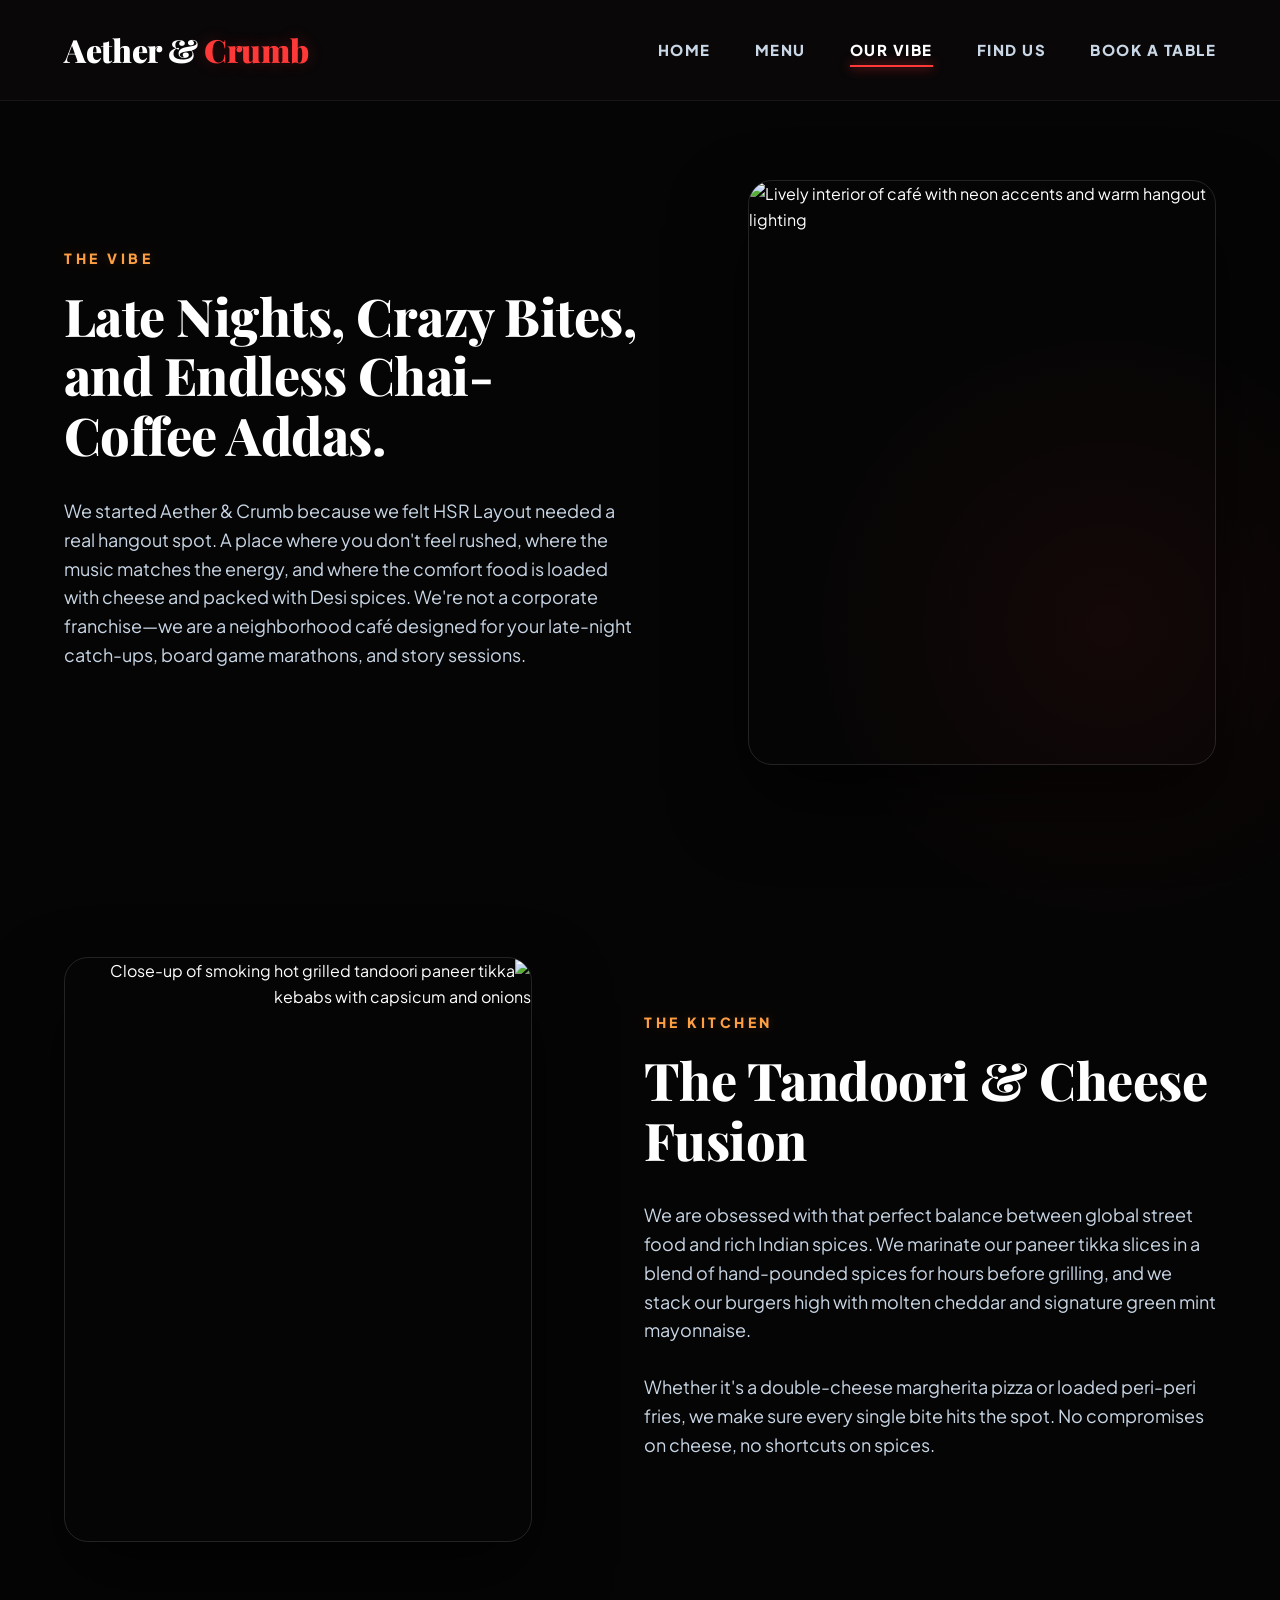
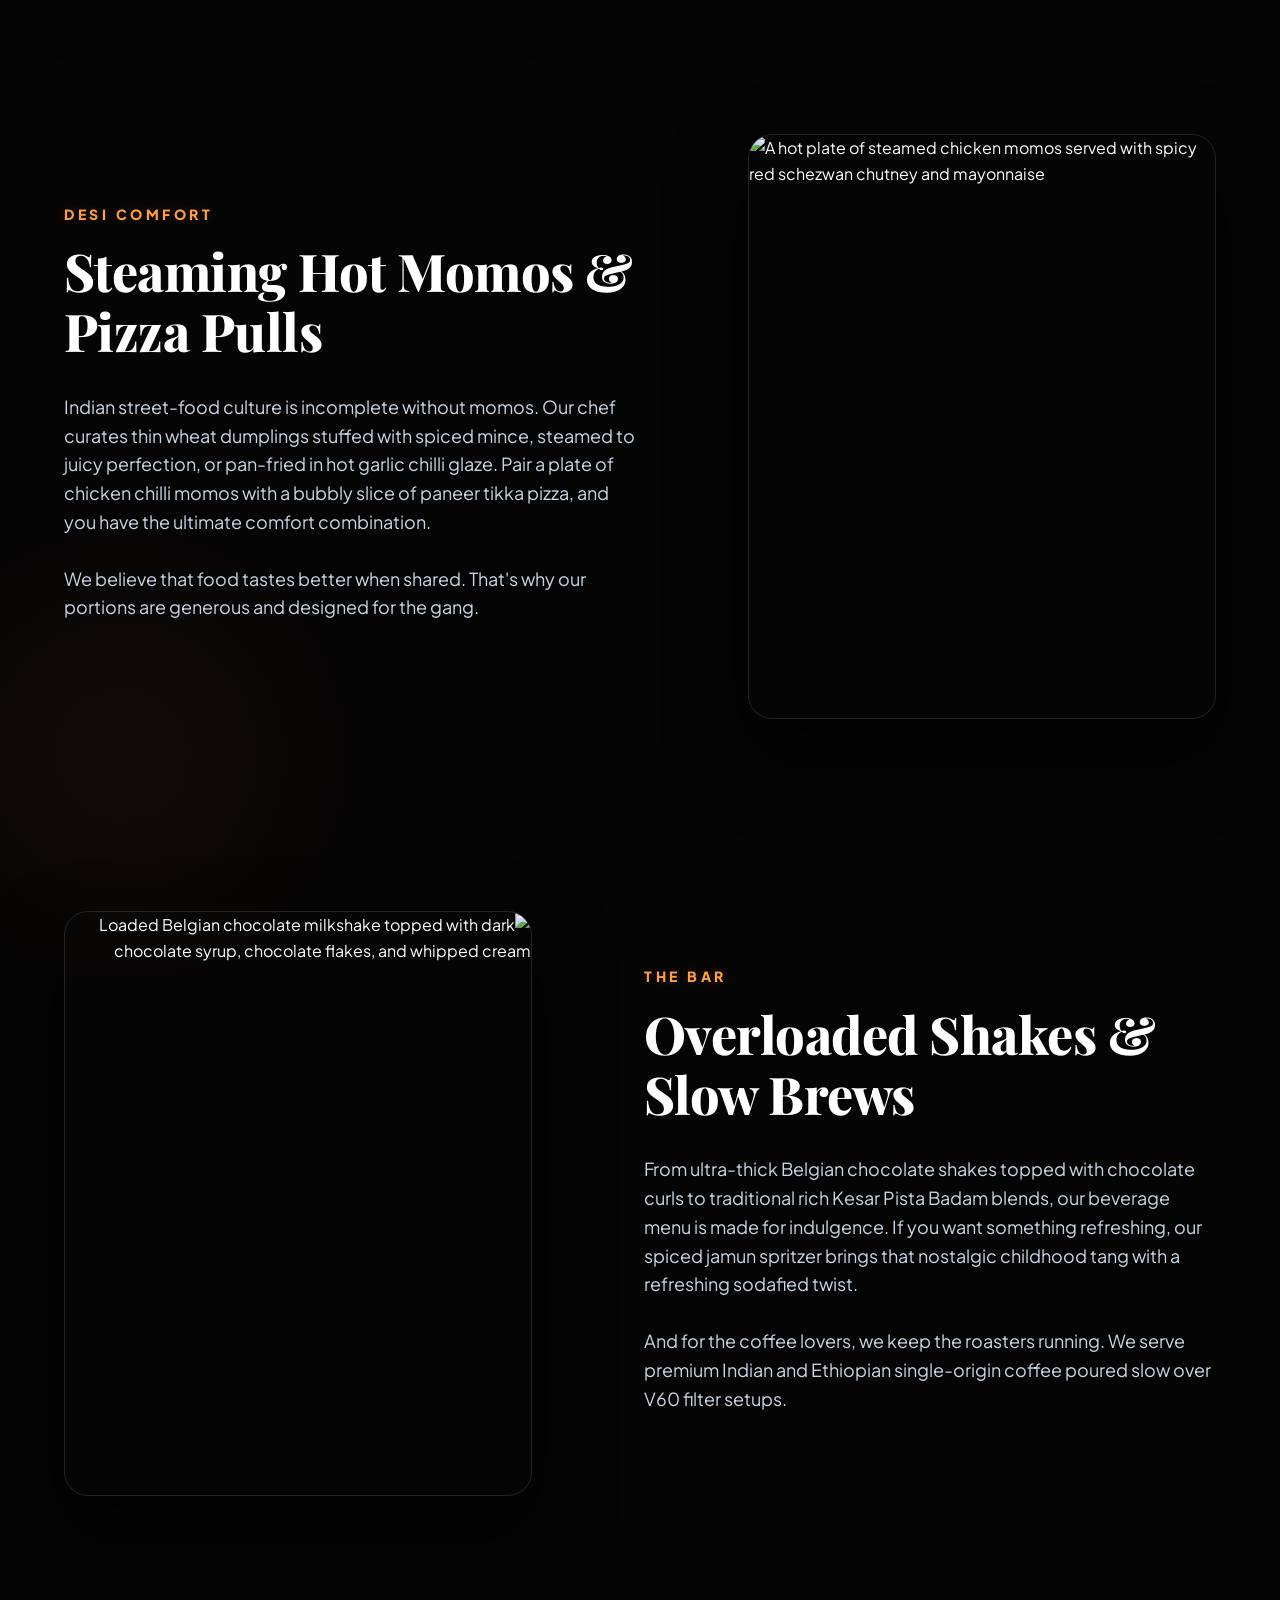
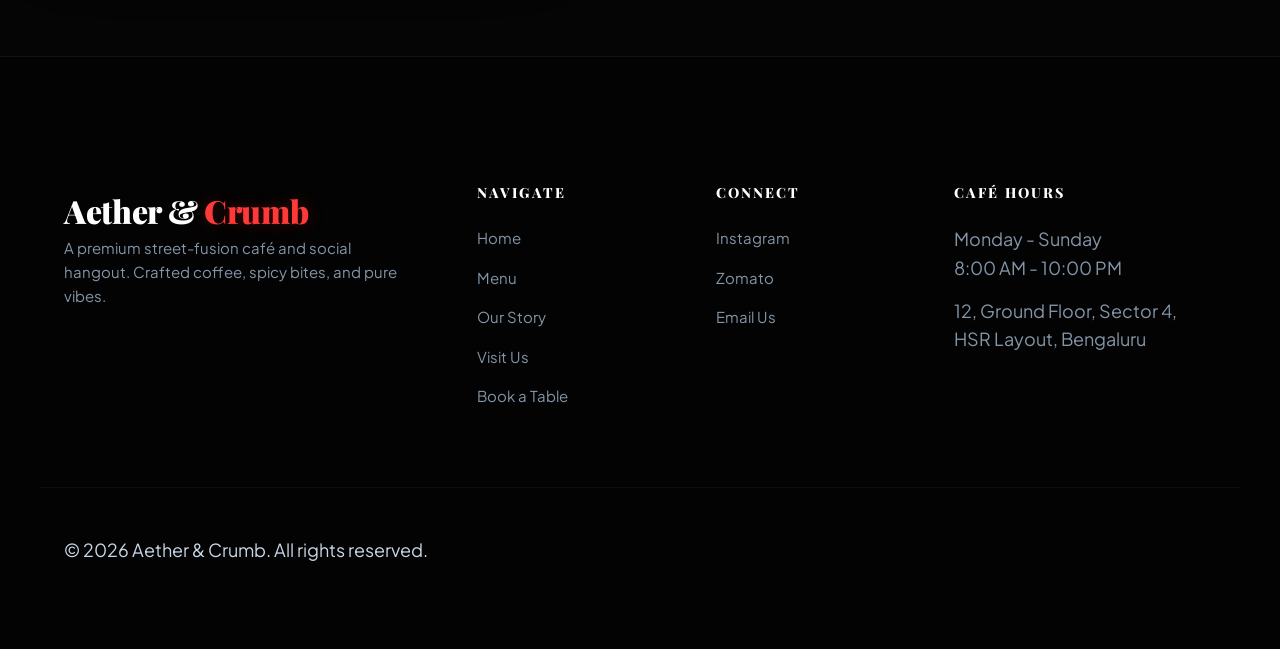
==== about.html @ 9c178236 "Initial commit - Premium Indian Cafe with Rotating Showcase" ====
<!DOCTYPE html>
<html lang="en">
<head>
  <meta charset="UTF-8">
  <meta name="viewport" content="width=device-width, initial-scale=1.0">
  <title>Our Story | Aether & Crumb</title>
  <meta name="description" content="Discover our journey. From tandoori experiments to loaded milkshakes, learn about HSR Layout's favorite street-fusion hangout café.">
  <link rel="stylesheet" href="style.css">
</head>
<body>

  <!-- Header Navigation -->
  <header class="site-header" id="siteHeader">
    <div class="container nav-container">
      <a href="index.html" class="logo">Aether & <span>Crumb</span></a>
      
      <div class="menu-toggle" id="menuToggle">
        <span></span>
        <span></span>
        <span></span>
      </div>
      
      <ul class="nav-menu" id="navMenu">
        <li><a href="index.html" class="nav-link">Home</a></li>
        <li><a href="menu.html" class="nav-link">Menu</a></li>
        <li><a href="about.html" class="nav-link active">Our Vibe</a></li>
        <li><a href="visit.html" class="nav-link">Find Us</a></li>
        <li><a href="booking.html" class="nav-link">Book a Table</a></li>
      </ul>
    </div>
  </header>

  <!-- About Us Section -->
  <section class="about-section">
    <!-- Ambient Globs -->
    <div class="glow-bg"></div>
    <div class="glow-bg-left"></div>

    <div class="container">
      
      <!-- Split Block 1 (Intro) -->
      <div class="split-block fade-in">
        <div class="split-content">
          <span class="eyebrow">The Vibe</span>
          <h2>Late Nights, Crazy Bites, and Endless Chai-Coffee Addas.</h2>
          <p>We started Aether & Crumb because we felt HSR Layout needed a real hangout spot. A place where you don't feel rushed, where the music matches the energy, and where the comfort food is loaded with cheese and packed with Desi spices. We're not a corporate franchise—we are a neighborhood café designed for your late-night catch-ups, board game marathons, and story sessions.</p>
        </div>
        <div class="split-image">
          <img src="https://images.unsplash.com/photo-1517248135467-4c7edcad34c4?auto=format&fit=crop&w=800&q=80" alt="Lively interior of café with neon accents and warm hangout lighting">
        </div>
      </div>

      <!-- Split Block 2 (Tandoori Fusion - Reversed) -->
      <div class="split-block reverse reveal-on-scroll">
        <div class="split-content">
          <span class="eyebrow">The Kitchen</span>
          <h2>The Tandoori & Cheese Fusion</h2>
          <p>We are obsessed with that perfect balance between global street food and rich Indian spices. We marinate our paneer tikka slices in a blend of hand-pounded spices for hours before grilling, and we stack our burgers high with molten cheddar and signature green mint mayonnaise.</p>
          <p>Whether it's a double-cheese margherita pizza or loaded peri-peri fries, we make sure every single bite hits the spot. No compromises on cheese, no shortcuts on spices.</p>
        </div>
        <div class="split-image">
          <img src="https://images.unsplash.com/photo-1599487488170-d11ec9c172f0?auto=format&fit=crop&w=800&q=80" alt="Close-up of smoking hot grilled tandoori paneer tikka kebabs with capsicum and onions">
        </div>
      </div>

      <!-- Split Block 3 (Momos & Street - Direct) -->
      <div class="split-block reveal-on-scroll">
        <div class="split-content">
          <span class="eyebrow">Desi Comfort</span>
          <h2>Steaming Hot Momos & Pizza Pulls</h2>
          <p>Indian street-food culture is incomplete without momos. Our chef curates thin wheat dumplings stuffed with spiced mince, steamed to juicy perfection, or pan-fried in hot garlic chilli glaze. Pair a plate of chicken chilli momos with a bubbly slice of paneer tikka pizza, and you have the ultimate comfort combination.</p>
          <p>We believe that food tastes better when shared. That's why our portions are generous and designed for the gang.</p>
        </div>
        <div class="split-image">
          <img src="https://images.unsplash.com/photo-1534422298391-e4f8c172dddb?auto=format&fit=crop&w=800&q=80" alt="A hot plate of steamed chicken momos served with spicy red schezwan chutney and mayonnaise">
        </div>
      </div>

      <!-- Split Block 4 (Shakes & Coffee - Reversed) -->
      <div class="split-block reverse reveal-on-scroll">
        <div class="split-content">
          <span class="eyebrow">The Bar</span>
          <h2>Overloaded Shakes & Slow Brews</h2>
          <p>From ultra-thick Belgian chocolate shakes topped with chocolate curls to traditional rich Kesar Pista Badam blends, our beverage menu is made for indulgence. If you want something refreshing, our spiced jamun spritzer brings that nostalgic childhood tang with a refreshing sodafied twist.</p>
          <p>And for the coffee lovers, we keep the roasters running. We serve premium Indian and Ethiopian single-origin coffee poured slow over V60 filter setups.</p>
        </div>
        <div class="split-image">
          <img src="https://images.unsplash.com/photo-1579954115545-a95591f28bfc?auto=format&fit=crop&w=800&q=80" alt="Loaded Belgian chocolate milkshake topped with dark chocolate syrup, chocolate flakes, and whipped cream">
        </div>
      </div>

    </div>
  </section>

  <!-- Footer -->
  <footer class="site-footer">
    <div class="container footer-grid">
      <div class="footer-brand">
        <a href="index.html" class="logo" style="color: #ffffff;">Aether & <span>Crumb</span></a>
        <p>A premium street-fusion café and social hangout. Crafted coffee, spicy bites, and pure vibes.</p>
      </div>
      <div>
        <h4 class="footer-heading">Navigate</h4>
        <ul class="footer-links">
          <li><a href="index.html">Home</a></li>
          <li><a href="menu.html">Menu</a></li>
          <li><a href="about.html">Our Story</a></li>
          <li><a href="visit.html">Visit Us</a></li>
          <li><a href="booking.html">Book a Table</a></li>
        </ul>
      </div>
      <div>
        <h4 class="footer-heading">Connect</h4>
        <ul class="footer-links">
          <li><a href="https://instagram.com/aetherandcrumb" target="_blank">Instagram</a></li>
          <li><a href="https://zomato.com" target="_blank">Zomato</a></li>
          <li><a href="mailto:hello@aetherandcrumb.com">Email Us</a></li>
        </ul>
      </div>
      <div>
        <h4 class="footer-heading">Café Hours</h4>
        <div class="footer-info">
          <p>Monday - Sunday<br>8:00 AM - 10:00 PM</p>
          <p>12, Ground Floor, Sector 4,<br>HSR Layout, Bengaluru</p>
        </div>
      </div>
    </div>
    <div class="container footer-bottom">
      <p>&copy; 2026 Aether & Crumb. All rights reserved.</p>
    </div>
  </footer>

  <!-- Sticky Bottom Mobile CTA (Indian Café Standard) -->
  <div class="sticky-cta">
    <div class="sticky-cta-btn-group">
      <a href="menu.html" class="btn btn-primary">View Menu</a>
      <a href="booking.html" class="btn btn-secondary">Book a Table</a>
    </div>
  </div>

  <script src="main.js"></script>
</body>
</html>
---- style.css ----
@import url('https://fonts.googleapis.com/css2?family=Playfair+Display:ital,wght@0,400..900;1,400..900&family=Plus+Jakarta+Sans:ital,wght@0,200..800;1,200..800&display=swap');

/* ==========================================
   DESIGN TOKENS & VARIABLES (CONTRACT-WINNING)
   ========================================== */
:root {
  /* Core Theme Colors */
  --bg-dark-base: #060505;
  --bg-dark-surface: #0e0d0d;
  --bg-dark-card: #141313;
  
  /* Accent Colors */
  --primary-red: #ff3838;
  --primary-red-hover: #ff4d4d;
  --primary-red-glow: rgba(255, 56, 56, 0.25);
  
  --accent-gold: #ff9f43;
  --accent-gold-hover: #feca57;
  --accent-gold-glow: rgba(255, 159, 67, 0.2);
  
  /* Status Colors */
  --color-veg: #2ed573;
  --color-nonveg: #ff4757;
  
  /* Typography Colors */
  --text-primary: #ffffff;
  --text-secondary: #c8d6e5;
  --text-muted: #8395a7;
  
  /* Borders & Transparency */
  --border-glass: 1px solid rgba(255, 255, 255, 0.06);
  --border-glass-bright: 1px solid rgba(255, 255, 255, 0.12);
  --border-gold: 1px solid rgba(255, 159, 67, 0.3);
  
  /* Shadows & Depth */
  --shadow-ambient: 0 10px 40px rgba(0, 0, 0, 0.5);
  --shadow-hover: 0 20px 50px rgba(0, 0, 0, 0.7);
  --glow-accent: 0 0 25px rgba(255, 56, 56, 0.15);
  --glow-gold-accent: 0 0 25px rgba(255, 159, 67, 0.1);
  
  /* Fonts */
  --font-serif: "Playfair Display", Georgia, serif;
  --font-sans: "Plus Jakarta Sans", system-ui, -apple-system, sans-serif;
  
  /* Shapes */
  --radius-sm: 8px;
  --radius-md: 14px;
  --radius-lg: 24px;
  --radius-full: 9999px;
  
  /* Transitions */
  --transition-premium: all 0.5s cubic-bezier(0.16, 1, 0.3, 1);
  --transition-fast: all 0.25s cubic-bezier(0.25, 0.8, 0.25, 1);
}

/* ==========================================
   RESET & SYSTEM STYLES
   ========================================== */
*, *::before, *::after {
  box-sizing: border-box;
  margin: 0;
  padding: 0;
}

html {
  scroll-behavior: smooth;
  font-size: 16px;
}

body {
  font-family: var(--font-sans);
  background-color: var(--bg-dark-base);
  color: var(--text-primary);
  line-height: 1.6;
  -webkit-font-smoothing: antialiased;
  overflow-x: hidden;
}

img {
  max-width: 100%;
  display: block;
  object-fit: cover;
  transition: var(--transition-premium);
}

a {
  color: inherit;
  text-decoration: none;
  transition: var(--transition-fast);
}

button, input, textarea {
  font-family: inherit;
  font-size: inherit;
  color: inherit;
  border: none;
  background: none;
  outline: none;
}

/* ==========================================
   TYPOGRAPHY HIERARCHY
   ========================================== */
h1, h2, h3, h4 {
  font-family: var(--font-serif);
  font-weight: 800;
  line-height: 1.15;
}

h1 {
  font-size: 4.5rem;
  letter-spacing: -0.02em;
  color: #ffffff;
}

h2 {
  font-size: 3.25rem;
  letter-spacing: -0.01em;
  margin-bottom: 1.25rem;
  color: #ffffff;
}

h3 {
  font-size: 1.85rem;
  margin-bottom: 0.75rem;
  color: #ffffff;
}

p {
  font-size: 1.125rem;
  color: var(--text-secondary);
  margin-bottom: 1.75rem;
}

.eyebrow {
  font-family: var(--font-sans);
  font-size: 0.875rem;
  font-weight: 800;
  text-transform: uppercase;
  letter-spacing: 0.25em;
  color: var(--accent-gold);
  display: block;
  margin-bottom: 1rem;
  text-shadow: 0 0 12px var(--accent-gold-glow);
}

/* ==========================================
   LAYOUT STRUCTURE
   ========================================== */
.container {
  width: 100%;
  max-width: 1200px;
  margin: 0 auto;
  padding: 0 1.5rem;
}

section {
  padding: 10rem 0;
  position: relative;
}

.section-header {
  text-align: center;
  max-width: 750px;
  margin: 0 auto 6rem auto;
}

/* ==========================================
   GLOW EFFECTS & DEPTH
   ========================================== */
.glow-bg {
  position: absolute;
  width: 600px;
  height: 600px;
  background: radial-gradient(circle, rgba(255, 56, 56, 0.06) 0%, transparent 70%);
  top: 10%;
  right: -10%;
  z-index: 0;
  pointer-events: none;
}

.glow-bg-left {
  position: absolute;
  width: 500px;
  height: 500px;
  background: radial-gradient(circle, rgba(255, 159, 67, 0.04) 0%, transparent 70%);
  bottom: 20%;
  left: -10%;
  z-index: 0;
  pointer-events: none;
}

/* ==========================================
   COMPONENTS
   ========================================== */
/* Header Navigation */
.site-header {
  position: fixed;
  top: 0;
  left: 0;
  right: 0;
  z-index: 1000;
  background-color: rgba(6, 5, 5, 0.7);
  backdrop-filter: blur(25px);
  -webkit-backdrop-filter: blur(25px);
  border-bottom: var(--border-glass);
  transition: var(--transition-premium);
}

.nav-container {
  display: flex;
  justify-content: space-between;
  align-items: center;
  height: 100px;
}

.logo {
  font-family: var(--font-serif);
  font-size: 2rem;
  font-weight: 900;
  color: #ffffff;
  letter-spacing: -0.01em;
  z-index: 1010;
}

.logo span {
  color: var(--primary-red);
  text-shadow: 0 0 15px var(--primary-red-glow);
}

.nav-menu {
  display: flex;
  gap: 2.75rem;
  list-style: none;
}

.nav-link {
  font-size: 0.9375rem;
  font-weight: 800;
  letter-spacing: 0.1em;
  text-transform: uppercase;
  color: var(--text-secondary);
  position: relative;
  padding: 0.5rem 0;
}

.nav-link::after {
  content: '';
  position: absolute;
  bottom: 0;
  left: 0;
  width: 0;
  height: 2px;
  background-color: var(--primary-red);
  box-shadow: 0 0 12px var(--primary-red);
  transition: var(--transition-premium);
}

.nav-link:hover, .nav-link.active {
  color: #ffffff;
}

.nav-link.active::after {
  width: 100%;
}

/* Hamburger Menu Icon */
.menu-toggle {
  display: none;
  flex-direction: column;
  gap: 6px;
  cursor: pointer;
  z-index: 1010;
  padding: 5px;
}

.menu-toggle span {
  display: block;
  width: 24px;
  height: 2px;
  background-color: #ffffff;
  transition: var(--transition-premium);
}

/* Buttons */
.btn {
  display: inline-flex;
  align-items: center;
  justify-content: center;
  padding: 1.125rem 2.5rem;
  font-size: 0.9375rem;
  font-weight: 800;
  text-transform: uppercase;
  letter-spacing: 0.12em;
  border-radius: var(--radius-md);
  transition: var(--transition-premium);
  cursor: pointer;
  position: relative;
  overflow: hidden;
}

.btn-primary {
  background-color: var(--primary-red);
  color: #ffffff;
  box-shadow: var(--shadow-ambient), var(--primary-red-glow);
  border: 1px solid rgba(255, 56, 56, 0.4);
}

.btn-primary:hover {
  background-color: var(--primary-red-hover);
  transform: translateY(-4px) scale(1.02);
  box-shadow: 0 15px 40px rgba(255, 56, 56, 0.45);
}

.btn-secondary {
  border: var(--border-glass-bright);
  color: #ffffff;
  background-color: rgba(255, 255, 255, 0.02);
  backdrop-filter: blur(10px);
}

.btn-secondary:hover {
  background-color: rgba(255, 255, 255, 0.08);
  border-color: rgba(255, 255, 255, 0.25);
  transform: translateY(-4px);
}

.btn-group {
  display: flex;
  gap: 1.5rem;
}

/* Premium Cards */
.card {
  background: var(--bg-dark-card);
  border-radius: var(--radius-lg);
  overflow: hidden;
  box-shadow: var(--shadow-dark);
  transition: var(--transition-premium);
  border: var(--border-glass);
  position: relative;
}

.card::before {
  content: '';
  position: absolute;
  inset: 0;
  border-radius: var(--radius-lg);
  padding: 1px;
  background: linear-gradient(180deg, rgba(255,255,255,0.06), rgba(255,255,255,0.01));
  -webkit-mask: linear-gradient(#fff 0 0) content-box, linear-gradient(#fff 0 0);
  -webkit-mask-composite: xor;
  mask-composite: exclude;
  pointer-events: none;
}

.card:hover {
  transform: translateY(-10px) scale(1.01);
  border-color: rgba(255, 159, 67, 0.35);
  box-shadow: 0 25px 60px rgba(255, 159, 67, 0.08), var(--shadow-dark);
}

/* Footer styling */
.site-footer {
  background-color: #030303;
  color: var(--text-muted);
  padding: 8rem 0 3.5rem 0;
  border-top: var(--border-glass);
}

.footer-grid {
  display: grid;
  grid-template-columns: 2fr 1fr 1fr 1.5fr;
  gap: 4rem;
  margin-bottom: 4rem;
}

.footer-brand .logo {
  color: #ffffff;
  margin-bottom: 1.5rem;
}

.footer-brand p {
  color: var(--text-muted);
  font-size: 0.9375rem;
}

.footer-heading {
  font-size: 0.875rem;
  font-weight: 800;
  text-transform: uppercase;
  letter-spacing: 0.15em;
  color: #ffffff;
  margin-bottom: 1.5rem;
}

.footer-links {
  list-style: none;
}

.footer-links li {
  margin-bottom: 0.875rem;
}

.footer-links a {
  color: var(--text-muted);
  font-size: 0.9375rem;
}

.footer-links a:hover {
  color: var(--primary-red);
}

.footer-info {
  font-size: 0.9375rem;
}

.footer-info p {
  color: var(--text-muted);
  margin-bottom: 0.875rem;
}

.footer-bottom {
  display: flex;
  justify-content: space-between;
  align-items: center;
  padding-top: 3rem;
  border-top: 1px solid rgba(255, 255, 255, 0.04);
  font-size: 0.8125rem;
}

/* Sticky Bottom Mobile Navigation (Premium Dual Actions) */
.sticky-cta {
  position: fixed;
  bottom: 0;
  left: 0;
  right: 0;
  z-index: 900;
  background-color: rgba(6, 5, 5, 0.85);
  backdrop-filter: blur(25px);
  -webkit-backdrop-filter: blur(25px);
  border-top: var(--border-glass-bright);
  padding: 1.25rem 1.5rem;
  display: none;
  box-shadow: 0 -15px 45px rgba(0, 0, 0, 0.6);
}

.sticky-cta .sticky-cta-btn-group {
  display: flex;
  gap: 1.25rem;
}

.sticky-cta .btn {
  flex: 1;
  padding: 1rem 1.25rem;
  font-size: 0.875rem;
}

/* ==========================================
   PAGE-SPECIFIC COMPONENT STYLES
   ========================================== */

/* HOME PAGE */
/* Hero Section */
.hero-section {
  min-height: 100vh;
  display: flex;
  align-items: center;
  padding-top: 140px;
  background: radial-gradient(circle at 80% 30%, rgba(255, 56, 56, 0.12), transparent 45%), 
              radial-gradient(circle at 15% 85%, rgba(255, 159, 67, 0.06), transparent 45%),
              var(--bg-dark-base);
  position: relative;
  overflow: hidden;
}

.hero-grid {
  display: grid;
  grid-template-columns: 1.15fr 0.85fr;
  gap: 6rem;
  align-items: center;
  position: relative;
  z-index: 2;
}

.hero-content h1 {
  font-size: 5rem;
  line-height: 1.05;
  margin-bottom: 2rem;
  font-weight: 900;
}

.hero-content h1 span {
  color: var(--primary-red);
  text-shadow: 0 0 25px rgba(255, 56, 56, 0.3);
}

.hero-content p {
  font-size: 1.25rem;
  line-height: 1.65;
  margin-bottom: 3.5rem;
  max-width: 600px;
}

/* Hero Showcase Container & Rotating Food Wheel */
.hero-showcase-container {
  display: flex;
  flex-direction: column;
  align-items: center;
  justify-content: center;
  position: relative;
  width: 100%;
  height: 500px;
}

.food-wheel-wrapper {
  position: relative;
  width: 480px;
  height: 480px;
  display: flex;
  align-items: center;
  justify-content: center;
}

.food-wheel-glow {
  position: absolute;
  width: 280px;
  height: 280px;
  border-radius: 50%;
  background: radial-gradient(circle, rgba(255, 56, 56, 0.25) 0%, transparent 70%);
  z-index: 0;
  pointer-events: none;
  filter: blur(20px);
  transition: transform 1s cubic-bezier(0.16, 1, 0.3, 1);
}

.food-wheel {
  position: relative;
  width: 100%;
  height: 100%;
  border-radius: 50%;
  border: 1px dashed rgba(255, 255, 255, 0.08);
  display: flex;
  align-items: center;
  justify-content: center;
  transform: rotate(var(--wheel-rotation, 0deg));
  transition: transform 1s cubic-bezier(0.16, 1, 0.3, 1);
  z-index: 1;
}

.wheel-item {
  position: absolute;
  top: 50%;
  left: 50%;
  width: 160px;
  height: 160px;
  margin-top: -80px;
  margin-left: -80px;
  border-radius: 50%;
  overflow: hidden;
  border: 4px solid rgba(255, 255, 255, 0.05);
  box-shadow: 0 10px 30px rgba(0, 0, 0, 0.6);
  cursor: pointer;
  transform: rotate(calc(var(--item-index) * 90deg)) translate(220px) rotate(calc(var(--item-index) * -90deg - var(--wheel-rotation, 0deg))) scale(0.85);
  transition: transform 1s cubic-bezier(0.16, 1, 0.3, 1), border-color 0.5s, box-shadow 0.5s;
  z-index: 2;
  background-color: var(--bg-dark-surface);
}

.wheel-item img {
  width: 100%;
  height: 100%;
  object-fit: cover;
  pointer-events: none;
  transition: var(--transition-premium);
}

.wheel-item.active {
  transform: rotate(calc(var(--item-index) * 90deg)) translate(220px) rotate(calc(var(--item-index) * -90deg - var(--wheel-rotation, 0deg))) scale(1.15);
  border-color: var(--primary-red);
  box-shadow: 0 0 30px var(--primary-red-glow), 0 15px 40px rgba(0, 0, 0, 0.8);
  z-index: 10;
}

.wheel-controls {
  display: flex;
  gap: 1.5rem;
  margin-top: 2rem;
  z-index: 5;
}

.control-btn {
  width: 50px;
  height: 50px;
  border-radius: 50%;
  background-color: rgba(255, 255, 255, 0.03);
  border: var(--border-glass-bright);
  color: #ffffff;
  display: flex;
  align-items: center;
  justify-content: center;
  cursor: pointer;
  transition: var(--transition-fast);
}

.control-btn:hover {
  background-color: var(--primary-red);
  border-color: var(--primary-red);
  transform: scale(1.1);
  box-shadow: var(--primary-red-glow);
}

.control-btn svg {
  width: 24px;
  height: 24px;
  fill: currentColor;
}

/* Hero text change animation */
.hero-content h1, .hero-content p, .hero-content .eyebrow, .hero-content .btn-group {
  transition: opacity 0.3s ease, transform 0.3s ease;
}

.hero-content.text-changing h1,
.hero-content.text-changing p,
.hero-content.text-changing .eyebrow,
.hero-content.text-changing .btn-group {
  opacity: 0;
  transform: translateY(15px);
}


/* Popular Picks Section */
.dishes-grid {
  display: grid;
  grid-template-columns: repeat(3, 1fr);
  gap: 3rem;
}

.dish-card {
  display: flex;
  flex-direction: column;
  height: 100%;
}

.dish-img-wrapper {
  position: relative;
  aspect-ratio: 4/3;
  overflow: hidden;
  background-color: var(--bg-dark-surface);
  border-bottom: var(--border-glass);
}

.dish-card:hover .dish-img-wrapper img {
  transform: scale(1.1);
}

.dish-info {
  padding: 2.25rem;
  flex-grow: 1;
  display: flex;
  flex-direction: column;
  position: relative;
}

.dish-tag {
  display: inline-block;
  align-self: flex-start;
  padding: 0.4rem 1rem;
  font-size: 0.75rem;
  font-weight: 800;
  text-transform: uppercase;
  letter-spacing: 0.12em;
  background-color: rgba(255, 159, 67, 0.1);
  color: var(--accent-gold);
  border-radius: var(--radius-full);
  margin-bottom: 1.25rem;
  border: 1px solid rgba(255, 159, 67, 0.15);
}

.dish-title {
  font-size: 1.625rem;
  color: #ffffff;
  margin-bottom: 0.875rem;
}

.dish-desc {
  font-size: 1rem;
  color: var(--text-secondary);
  line-height: 1.6;
}

/* Why Gather (USPs) */
.usp-section {
  background: linear-gradient(180deg, var(--bg-dark-base) 0%, var(--bg-dark-surface) 100%);
}

.usp-grid {
  display: grid;
  grid-template-columns: repeat(3, 1fr);
  gap: 3.5rem;
}

.usp-card {
  text-align: center;
  padding: 3.5rem 2.5rem;
  background: var(--bg-dark-card);
  border: var(--border-glass);
  border-radius: var(--radius-lg);
  transition: var(--transition-premium);
  position: relative;
}

.usp-card::before {
  content: '';
  position: absolute;
  inset: 0;
  border-radius: var(--radius-lg);
  padding: 1px;
  background: linear-gradient(180deg, rgba(255,255,255,0.04), rgba(255,255,255,0.01));
  -webkit-mask: linear-gradient(#fff 0 0) content-box, linear-gradient(#fff 0 0);
  -webkit-mask-composite: xor;
  mask-composite: exclude;
  pointer-events: none;
}

.usp-card:hover {
  border-color: rgba(255, 159, 67, 0.25);
  transform: translateY(-8px);
  box-shadow: var(--glow-gold-accent), var(--shadow-dark);
}

.usp-icon {
  width: 80px;
  height: 80px;
  border-radius: var(--radius-full);
  background-color: rgba(255, 56, 56, 0.08);
  color: var(--primary-red);
  display: flex;
  align-items: center;
  justify-content: center;
  margin: 0 auto 2.5rem auto;
  box-shadow: 0 0 25px rgba(255, 56, 56, 0.15);
  border: 1px solid rgba(255, 56, 56, 0.2);
}

.usp-icon svg {
  width: 32px;
  height: 32px;
  fill: currentColor;
}

.usp-card h3 {
  margin-bottom: 1.25rem;
  font-size: 1.625rem;
}

/* Instagram Grid */
.instagram-grid {
  display: grid;
  grid-template-columns: repeat(4, 1fr);
  gap: 2rem;
}

.instagram-item {
  position: relative;
  aspect-ratio: 1;
  border-radius: var(--radius-md);
  overflow: hidden;
  border: var(--border-glass);
  box-shadow: var(--shadow-dark);
}

.instagram-overlay {
  position: absolute;
  top: 0;
  left: 0;
  width: 100%;
  height: 100%;
  background: rgba(6, 5, 5, 0.7);
  display: flex;
  align-items: center;
  justify-content: center;
  opacity: 0;
  transition: var(--transition-fast);
  color: #ffffff;
}

.instagram-overlay svg {
  width: 36px;
  height: 36px;
  fill: currentColor;
  transform: scale(0.75);
  transition: var(--transition-premium);
}

.instagram-item:hover .instagram-overlay {
  opacity: 1;
}

.instagram-item:hover .instagram-overlay svg {
  transform: scale(1);
}

.instagram-item:hover img {
  transform: scale(1.1);
}

/* Contract-Winning Hangout CTA Banner */
.cta-banner {
  background: linear-gradient(135deg, #161515 0%, #080707 100%);
  border-radius: var(--radius-lg);
  padding: 7rem 5rem;
  text-align: center;
  overflow: hidden;
  position: relative;
  border: var(--border-glass-bright);
  box-shadow: var(--shadow-dark);
}

.cta-banner::before {
  content: '';
  position: absolute;
  top: -50%;
  left: -50%;
  width: 200%;
  height: 200%;
  background: radial-gradient(circle, rgba(255, 56, 56, 0.1) 0%, transparent 60%);
  pointer-events: none;
}

.cta-banner h2 {
  font-size: 3.5rem;
  color: #ffffff;
  margin-bottom: 1.5rem;
}

.cta-banner p {
  color: var(--text-secondary);
  max-width: 650px;
  margin: 0 auto 3.5rem auto;
  font-size: 1.25rem;
  line-height: 1.65;
}

/* MENU PAGE */
.menu-section {
  padding-top: 180px;
}

.menu-toggles-container {
  display: flex;
  flex-direction: column;
  align-items: center;
  gap: 2rem;
  margin-bottom: 6rem;
}

/* Segmented Control Toggle */
.toggle-segmented {
  background-color: var(--bg-dark-surface);
  padding: 8px;
  border-radius: var(--radius-full);
  display: inline-flex;
  border: var(--border-glass-bright);
}

.toggle-btn {
  padding: 1rem 3.5rem;
  font-size: 0.9375rem;
  font-weight: 800;
  text-transform: uppercase;
  letter-spacing: 0.12em;
  border-radius: var(--radius-full);
  cursor: pointer;
  transition: var(--transition-premium);
  color: var(--text-secondary);
}

.toggle-btn.active {
  background-color: var(--primary-red);
  color: #ffffff;
  box-shadow: var(--shadow-ambient), var(--primary-red-glow);
}

/* Category Filter Tabs */
.tabs-categories {
  display: flex;
  gap: 3rem;
  flex-wrap: wrap;
  justify-content: center;
}

.tab-link {
  font-size: 0.9375rem;
  font-weight: 800;
  text-transform: uppercase;
  letter-spacing: 0.12em;
  color: var(--text-secondary);
  cursor: pointer;
  padding: 0.625rem 0.75rem;
  position: relative;
}

.tab-link::after {
  content: '';
  position: absolute;
  bottom: 0;
  left: 0;
  width: 0;
  height: 3px;
  background-color: var(--accent-gold);
  box-shadow: 0 0 10px var(--accent-gold);
  transition: var(--transition-fast);
}

.tab-link:hover {
  color: #ffffff;
}

.tab-link.active {
  color: var(--accent-gold);
}

.tab-link.active::after {
  width: 100%;
}

/* Menu Items List Layout */
.menu-view-container {
  display: none;
  opacity: 0;
  transition: opacity 0.4s ease;
}

.menu-view-container.active {
  display: block;
  opacity: 1;
}

.menu-category-section {
  display: none;
}

.menu-category-section.active {
  display: block;
}

.menu-grid {
  display: grid;
  grid-template-columns: 1fr;
  gap: 3.5rem;
  max-width: 900px;
  margin: 0 auto;
}

.menu-item-row {
  position: relative;
  display: flex;
  flex-direction: column;
  padding-bottom: 2.5rem;
  border-bottom: 1px solid rgba(255, 255, 255, 0.04);
}

.menu-item-row:last-child {
  border-bottom: none;
}

.menu-item-header {
  display: flex;
  align-items: flex-end;
  justify-content: space-between;
  margin-bottom: 1rem;
}

.menu-item-title {
  font-family: var(--font-serif);
  font-size: 1.625rem;
  font-weight: 600;
  color: #ffffff;
  padding-right: 2rem;
  background-color: var(--bg-dark-base);
  z-index: 2;
}

.menu-item-leader {
  flex-grow: 1;
  border-bottom: 1px dashed rgba(255, 255, 255, 0.12);
  margin: 0 1.25rem 0.55rem 1.25rem;
  z-index: 1;
}

.menu-item-badge {
  font-family: var(--font-sans);
  font-size: 0.75rem;
  font-weight: 800;
  text-transform: uppercase;
  letter-spacing: 0.12em;
  padding: 0.4rem 1rem;
  border-radius: var(--radius-full);
  background-color: rgba(255, 255, 255, 0.04);
  color: #ffffff;
  z-index: 2;
  border: var(--border-glass);
}

.menu-item-badge.signature {
  background-color: rgba(255, 56, 56, 0.08);
  color: var(--primary-red);
  border: 1px solid rgba(255, 56, 56, 0.2);
  box-shadow: var(--primary-red-glow);
}

.menu-item-badge.veg {
  border: 1px solid var(--color-veg);
  color: var(--color-veg);
  background: rgba(46, 213, 115, 0.04);
}

.menu-item-badge.nonveg {
  border: 1px solid var(--color-nonveg);
  color: var(--color-nonveg);
  background: rgba(255, 71, 87, 0.04);
}

.menu-item-desc {
  font-size: 1rem;
  color: var(--text-secondary);
  line-height: 1.65;
  max-width: 800px;
}

/* ABOUT PAGE */
.about-section {
  padding-top: 180px;
}

.split-block {
  display: grid;
  grid-template-columns: 1.1fr 0.9fr;
  gap: 7rem;
  align-items: center;
  margin-bottom: 12rem;
}

.split-block:last-child {
  margin-bottom: 0;
}

.split-block.reverse {
  direction: rtl;
}

.split-block.reverse .split-content {
  direction: ltr;
}

.split-content h2 {
  font-size: 3.25rem;
  margin-bottom: 2rem;
  font-weight: 800;
}

.split-image {
  border-radius: var(--radius-lg);
  overflow: hidden;
  box-shadow: 0 35px 75px rgba(0, 0, 0, 0.6);
  aspect-ratio: 4/5;
  border: var(--border-glass-bright);
}

.split-image img {
  width: 100%;
  height: 100%;
}

/* VISIT US PAGE */
.visit-section {
  padding-top: 180px;
}

.visit-grid {
  display: grid;
  grid-template-columns: 1fr 1fr;
  gap: 6rem;
  margin-bottom: 10rem;
}

.visit-info-panel {
  display: flex;
  flex-direction: column;
  gap: 3.5rem;
}

.visit-block-item h3 {
  font-size: 1.5rem;
  font-family: var(--font-sans);
  font-weight: 800;
  text-transform: uppercase;
  letter-spacing: 0.12em;
  margin-bottom: 1.25rem;
  color: var(--accent-gold);
}

.visit-block-item p {
  font-size: 1.1875rem;
  margin-bottom: 0.625rem;
}

.map-container {
  border-radius: var(--radius-lg);
  overflow: hidden;
  box-shadow: 0 30px 70px rgba(0, 0, 0, 0.6);
  border: var(--border-glass-bright);
  aspect-ratio: 1;
  position: relative;
}

.map-iframe {
  width: 100%;
  height: 100%;
  border: none;
  filter: invert(0.92) hue-rotate(185deg) opacity(0.85) contrast(1.15);
}

.map-overlay-button {
  position: absolute;
  bottom: 3rem;
  left: 50%;
  transform: translateX(-50%);
  z-index: 10;
  box-shadow: 0 12px 35px rgba(255, 56, 56, 0.45);
}

/* Booking Form */
.contact-form-section {
  background: var(--bg-dark-card);
  border: var(--border-glass);
  border-radius: var(--radius-lg);
  padding: 7rem 6rem;
  max-width: 900px;
  margin: 0 auto;
  box-shadow: var(--shadow-hover);
  position: relative;
}

.contact-form-section::before {
  content: '';
  position: absolute;
  inset: 0;
  border-radius: var(--radius-lg);
  padding: 1px;
  background: linear-gradient(180deg, rgba(255,255,255,0.06), rgba(255,255,255,0.01));
  -webkit-mask: linear-gradient(#fff 0 0) content-box, linear-gradient(#fff 0 0);
  -webkit-mask-composite: xor;
  mask-composite: exclude;
  pointer-events: none;
}

.form-grid {
  display: grid;
  grid-template-columns: 1fr 1fr;
  gap: 3rem;
  margin-bottom: 4rem;
}

.form-group {
  position: relative;
}

.form-group.full-width {
  grid-column: span 2;
}

.form-input {
  width: 100%;
  padding: 1.125rem 0;
  border-bottom: 1.5px solid rgba(255, 255, 255, 0.1);
  font-size: 1.125rem;
  background: transparent;
  color: #ffffff;
  transition: var(--transition-fast);
}

.form-input:focus {
  border-bottom: 1.5px solid var(--primary-red);
}

.form-label {
  position: absolute;
  top: 1.125rem;
  left: 0;
  font-size: 1.125rem;
  color: var(--text-muted);
  pointer-events: none;
  transition: var(--transition-fast);
}

.form-input:focus ~ .form-label,
.form-input:not(:placeholder-shown) ~ .form-label {
  top: -1.75rem;
  font-size: 0.8125rem;
  font-weight: 800;
  color: var(--primary-red);
  letter-spacing: 0.12em;
  text-transform: uppercase;
}

.contact-form-section .btn {
  width: 100%;
}

/* ==========================================
   ANIMATIONS & Observer
   ========================================== */
.fade-in {
  opacity: 0;
  transform: translateY(35px);
  animation: fadeInUp 1.2s cubic-bezier(0.16, 1, 0.3, 1) forwards;
}

.delay-1 { animation-delay: 0.2s; }
.delay-2 { animation-delay: 0.4s; }
.delay-3 { animation-delay: 0.6s; }

@keyframes fadeInUp {
  to {
    opacity: 1;
    transform: translateY(0);
  }
}

.reveal-on-scroll {
  opacity: 0;
  transform: translateY(45px);
  transition: opacity 1.2s cubic-bezier(0.16, 1, 0.3, 1), transform 1.2s cubic-bezier(0.16, 1, 0.3, 1);
}

.reveal-on-scroll.active {
  opacity: 1;
  transform: translateY(0);
}

/* ==========================================
   RESPONSIVE DESIGN (MEDIA QUERIES)
   ========================================== */

/* Tablet Layouts */
@media (max-width: 991px) {
  section {
    padding: 8rem 0;
  }
  
  h1 {
    font-size: 3.5rem;
  }
  
  h2 {
    font-size: 2.75rem;
  }
  
  .footer-grid {
    grid-template-columns: 1fr 1fr;
    gap: 3rem;
  }
  
  .hero-grid {
    grid-template-columns: 1fr;
    gap: 4.5rem;
    text-align: center;
  }
  
  .hero-content {
    max-width: 100%;
  }
  
  .hero-showcase-container {
    max-width: 450px;
    margin: 0 auto;
    width: 100%;
  }
  
  .hero-content .btn-group {
    justify-content: center;
  }
  
  .dishes-grid {
    grid-template-columns: 1fr;
    gap: 3rem;
    max-width: 450px;
    margin: 0 auto;
  }
  
  .usp-grid {
    grid-template-columns: 1fr;
    gap: 2.5rem;
    max-width: 450px;
    margin: 0 auto;
  }
  
  .instagram-grid {
    grid-template-columns: repeat(2, 1fr);
  }
  
  .split-block {
    grid-template-columns: 1fr;
    gap: 4.5rem;
    margin-bottom: 8rem;
  }
  
  .split-block.reverse {
    direction: ltr;
  }
  
  .split-image {
    max-width: 450px;
    margin: 0 auto;
    width: 100%;
  }
  
  .visit-grid {
    grid-template-columns: 1fr;
    gap: 4.5rem;
  }
  
  .map-container {
    aspect-ratio: 16/9;
  }
  
  .contact-form-section {
    padding: 5rem 3rem;
  }
}

/* Mobile Layouts */
@media (max-width: 767px) {
  html {
    font-size: 15px;
  }
  
  .site-header {
    height: 90px;
  }
  
  .nav-container {
    height: 90px;
  }
  
  .menu-toggle {
    display: flex;
  }
  
  .nav-menu {
    position: fixed;
    top: 90px;
    left: 0;
    right: 0;
    bottom: 0;
    background-color: var(--bg-dark-base);
    flex-direction: column;
    align-items: center;
    justify-content: center;
    gap: 2.75rem;
    padding: 2rem;
    transform: translateY(100%);
    opacity: 0;
    visibility: hidden;
    transition: var(--transition-premium);
    z-index: 999;
  }
  
  .nav-menu.open {
    transform: translateY(0);
    opacity: 1;
    visibility: visible;
  }
  
  .nav-link {
    font-size: 1.5rem;
  }
  
  .menu-toggle.open span:nth-child(1) {
    transform: translateY(8px) rotate(45deg);
  }
  
  .menu-toggle.open span:nth-child(2) {
    opacity: 0;
  }
  
  .menu-toggle.open span:nth-child(3) {
    transform: translateY(-8px) rotate(-45deg);
  }
  
  .sticky-cta {
    display: block;
  }
  
  body {
    padding-bottom: 95px;
  }
  
  .cta-banner {
    padding: 5rem 2rem;
  }
  
  .cta-banner h2 {
    font-size: 2.5rem;
  }
  
  .form-grid {
    grid-template-columns: 1fr;
    gap: 2.5rem;
  }
  
  .form-group.full-width {
    grid-column: span 1;
  }
  
  .menu-item-row {
    gap: 0.75rem;
  }
  
  .menu-item-header {
    align-items: flex-start;
    flex-direction: column;
    gap: 0.5rem;
  }
  
  .menu-item-title {
    font-size: 1.35rem;
    padding-right: 0;
  }
  
  .menu-item-leader {
    display: none;
  }
  
  .tabs-categories {
    gap: 1.5rem;
  }
  
  .tab-link {
    font-size: 0.875rem;
  }
  
  .toggle-btn {
    padding: 0.85rem 2.25rem;
    font-size: 0.875rem;
  }

  /* Food Wheel Mobile Scaling */
  .food-wheel-wrapper {
    width: 290px;
    height: 290px;
  }
  .food-wheel-glow {
    width: 170px;
    height: 170px;
  }
  .wheel-item {
    width: 100px;
    height: 100px;
    margin-top: -50px;
    margin-left: -50px;
    transform: rotate(calc(var(--item-index) * 90deg)) translate(130px) rotate(calc(var(--item-index) * -90deg - var(--wheel-rotation, 0deg))) scale(0.85);
  }
  .wheel-item.active {
    transform: rotate(calc(var(--item-index) * 90deg)) translate(130px) rotate(calc(var(--item-index) * -90deg - var(--wheel-rotation, 0deg))) scale(1.15);
  }
  .hero-showcase-container {
    height: 370px;
    margin-top: 1.5rem;
  }
  .control-btn {
    width: 44px;
    height: 44px;
  }
}
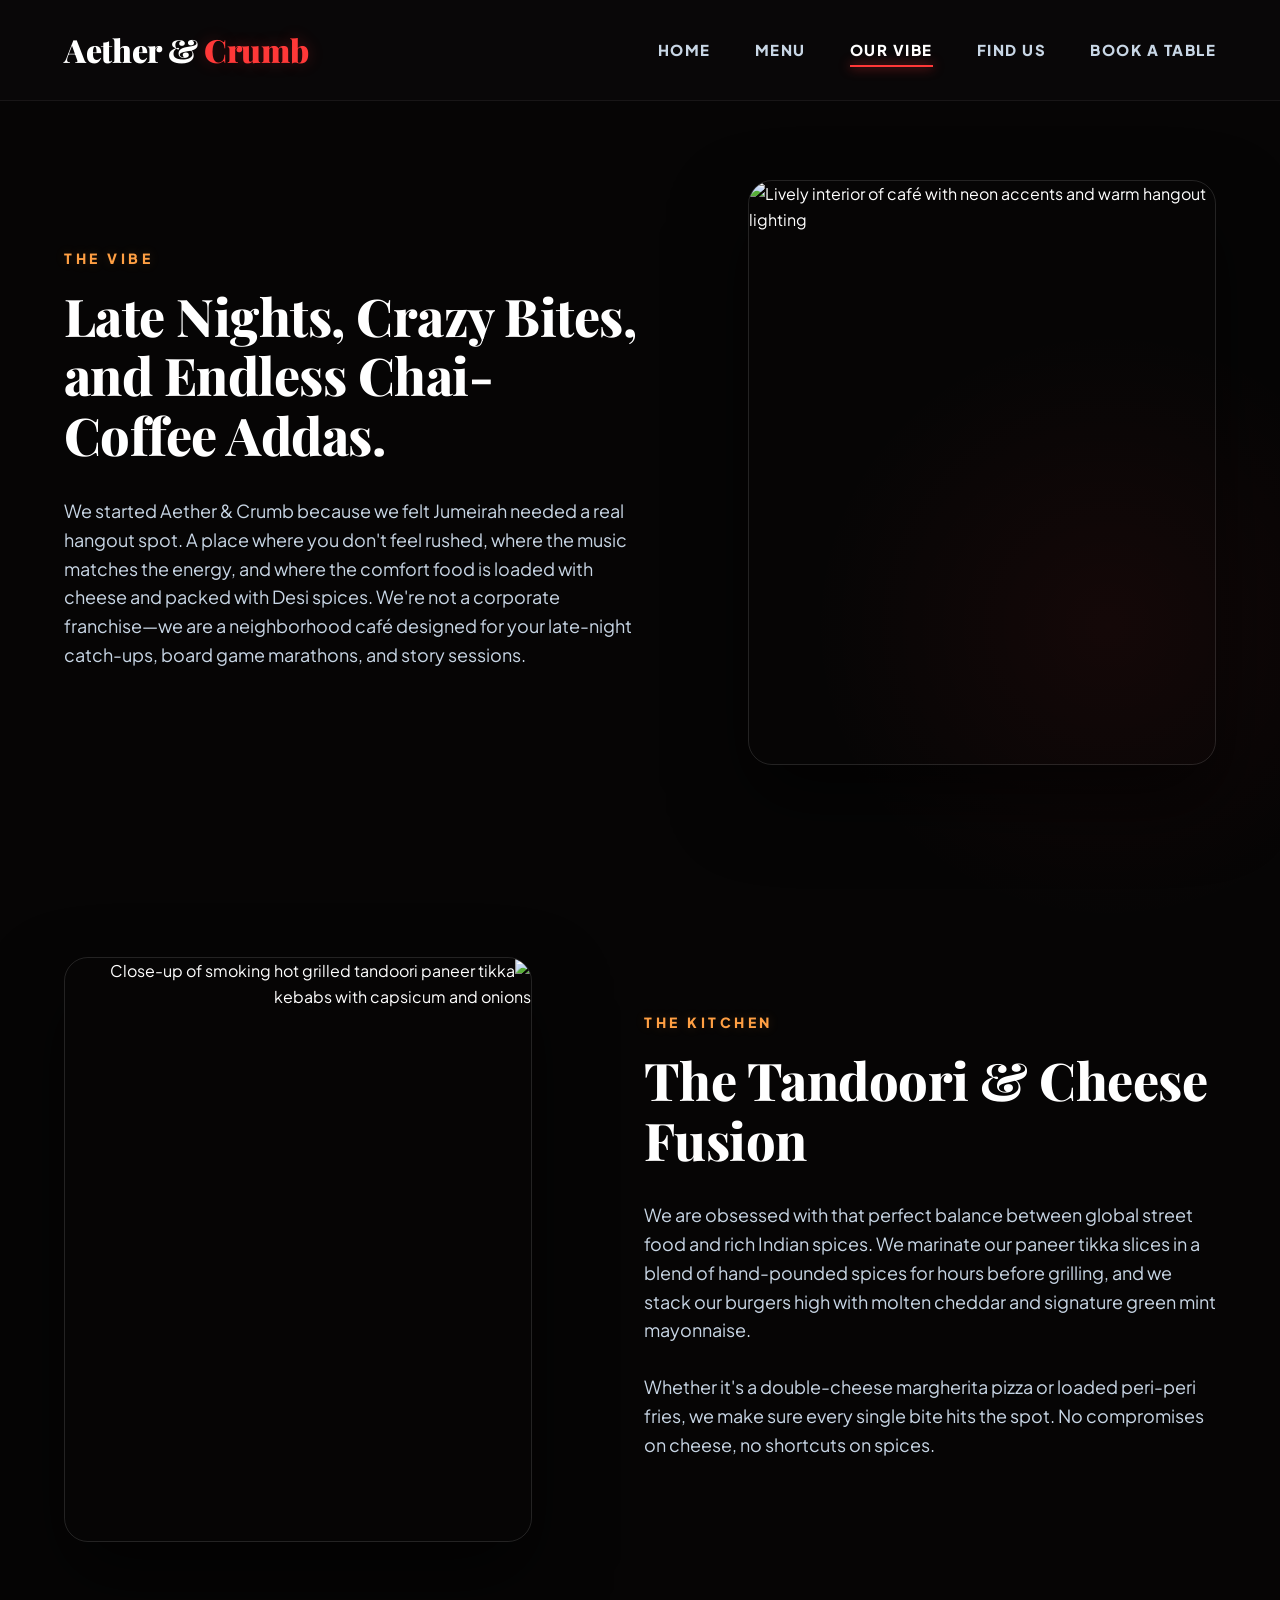
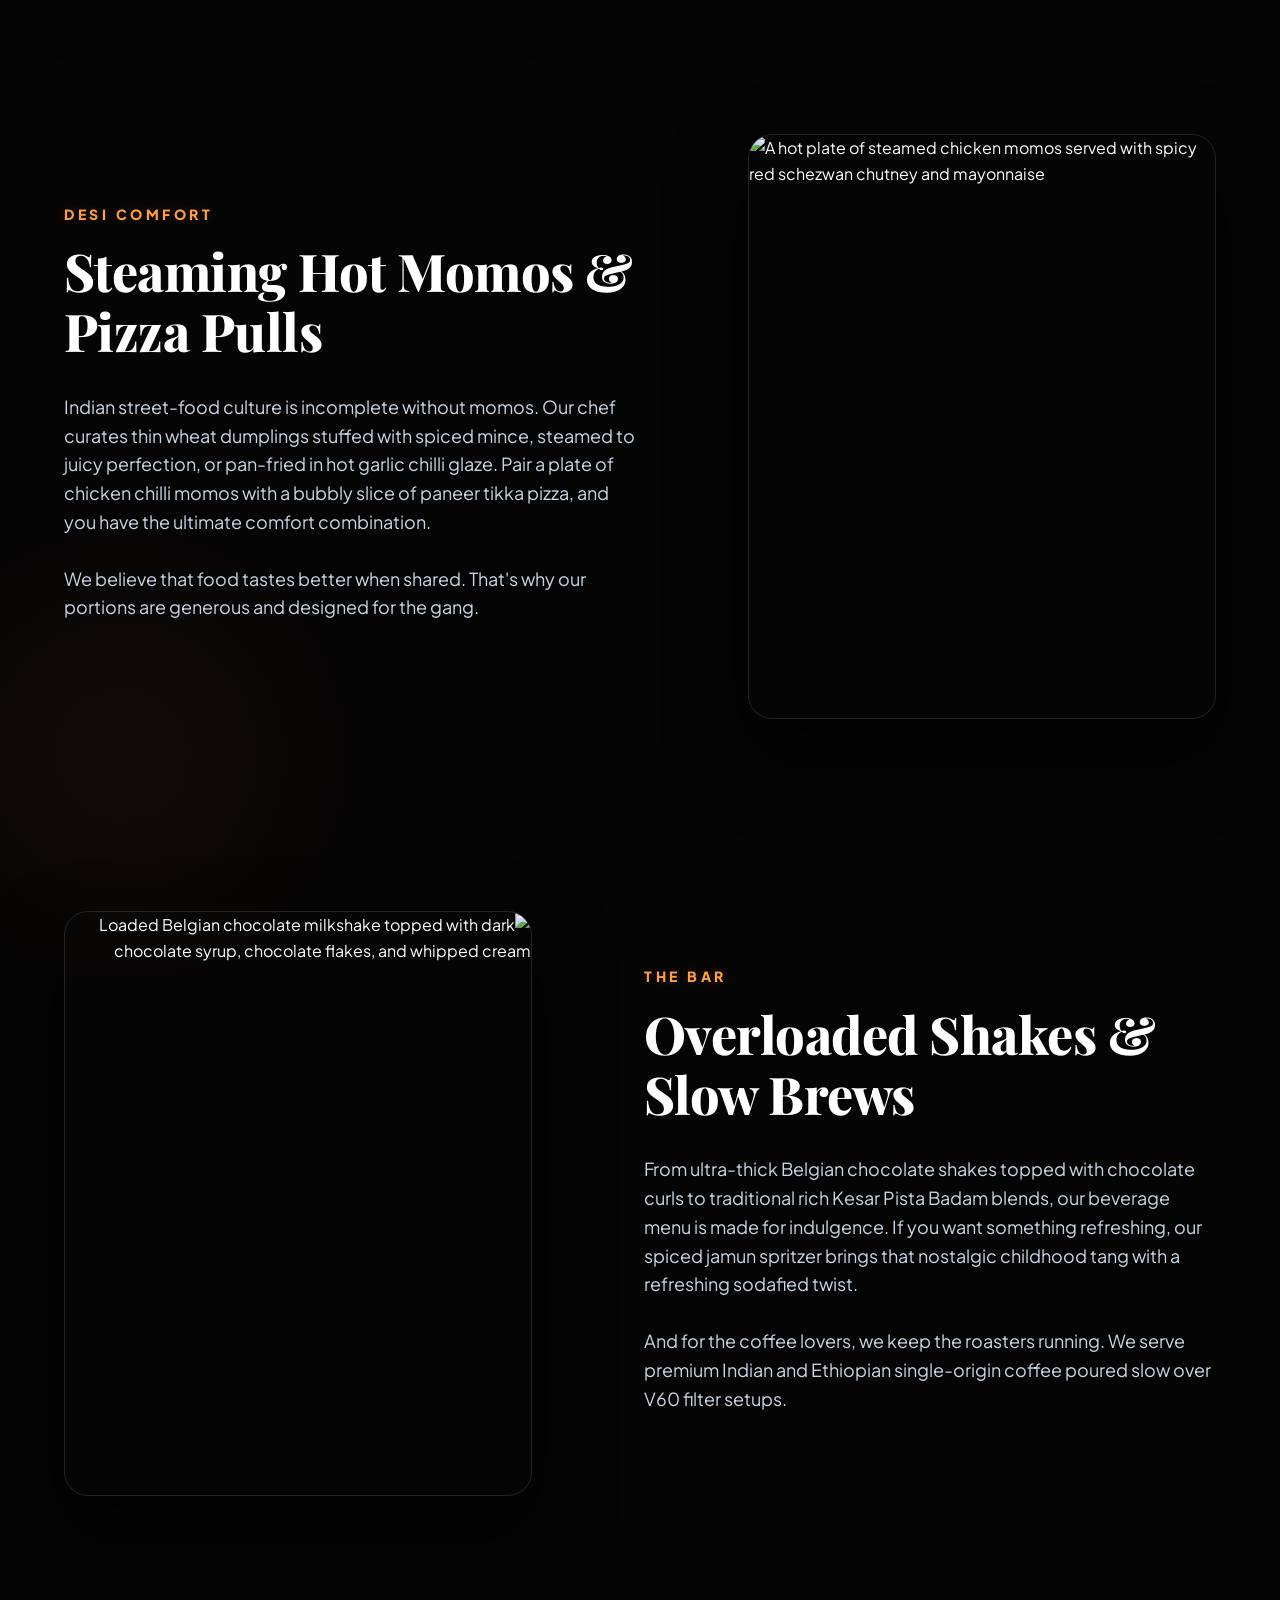
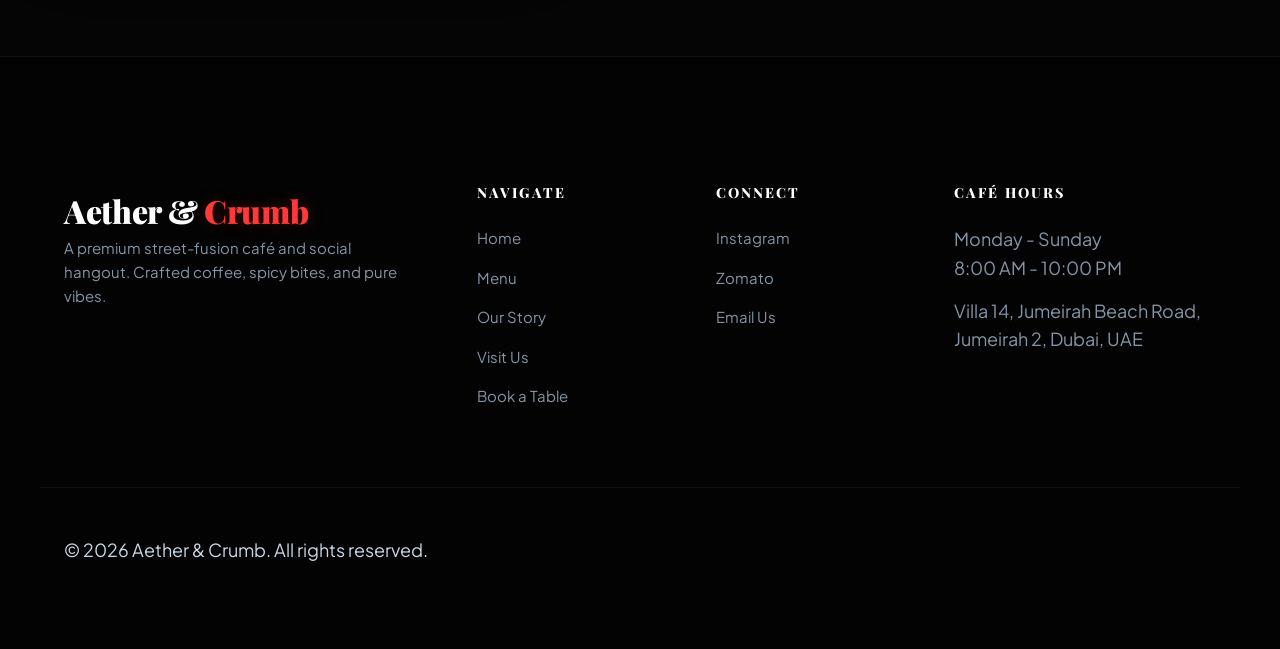
==== commit 58cd4945: "Update address to Jumeirah, Dubai and update maps" ====
--- a/about.html
+++ b/about.html
@@ -4,7 +4,7 @@
   <meta charset="UTF-8">
   <meta name="viewport" content="width=device-width, initial-scale=1.0">
   <title>Our Story | Aether & Crumb</title>
-  <meta name="description" content="Discover our journey. From tandoori experiments to loaded milkshakes, learn about HSR Layout's favorite street-fusion hangout café.">
+  <meta name="description" content="Discover our journey. From tandoori experiments to loaded milkshakes, learn about Jumeirah's favorite street-fusion hangout café.">
   <link rel="stylesheet" href="style.css">
 </head>
 <body>
@@ -43,7 +43,7 @@
         <div class="split-content">
           <span class="eyebrow">The Vibe</span>
           <h2>Late Nights, Crazy Bites, and Endless Chai-Coffee Addas.</h2>
-          <p>We started Aether & Crumb because we felt HSR Layout needed a real hangout spot. A place where you don't feel rushed, where the music matches the energy, and where the comfort food is loaded with cheese and packed with Desi spices. We're not a corporate franchise—we are a neighborhood café designed for your late-night catch-ups, board game marathons, and story sessions.</p>
+          <p>We started Aether & Crumb because we felt Jumeirah needed a real hangout spot. A place where you don't feel rushed, where the music matches the energy, and where the comfort food is loaded with cheese and packed with Desi spices. We're not a corporate franchise—we are a neighborhood café designed for your late-night catch-ups, board game marathons, and story sessions.</p>
         </div>
         <div class="split-image">
           <img src="https://images.unsplash.com/photo-1517248135467-4c7edcad34c4?auto=format&fit=crop&w=800&q=80" alt="Lively interior of café with neon accents and warm hangout lighting">
@@ -121,7 +121,7 @@
         <h4 class="footer-heading">Café Hours</h4>
         <div class="footer-info">
           <p>Monday - Sunday<br>8:00 AM - 10:00 PM</p>
-          <p>12, Ground Floor, Sector 4,<br>HSR Layout, Bengaluru</p>
+          <p>Villa 14, Jumeirah Beach Road,<br>Jumeirah 2, Dubai, UAE</p>
         </div>
       </div>
     </div>
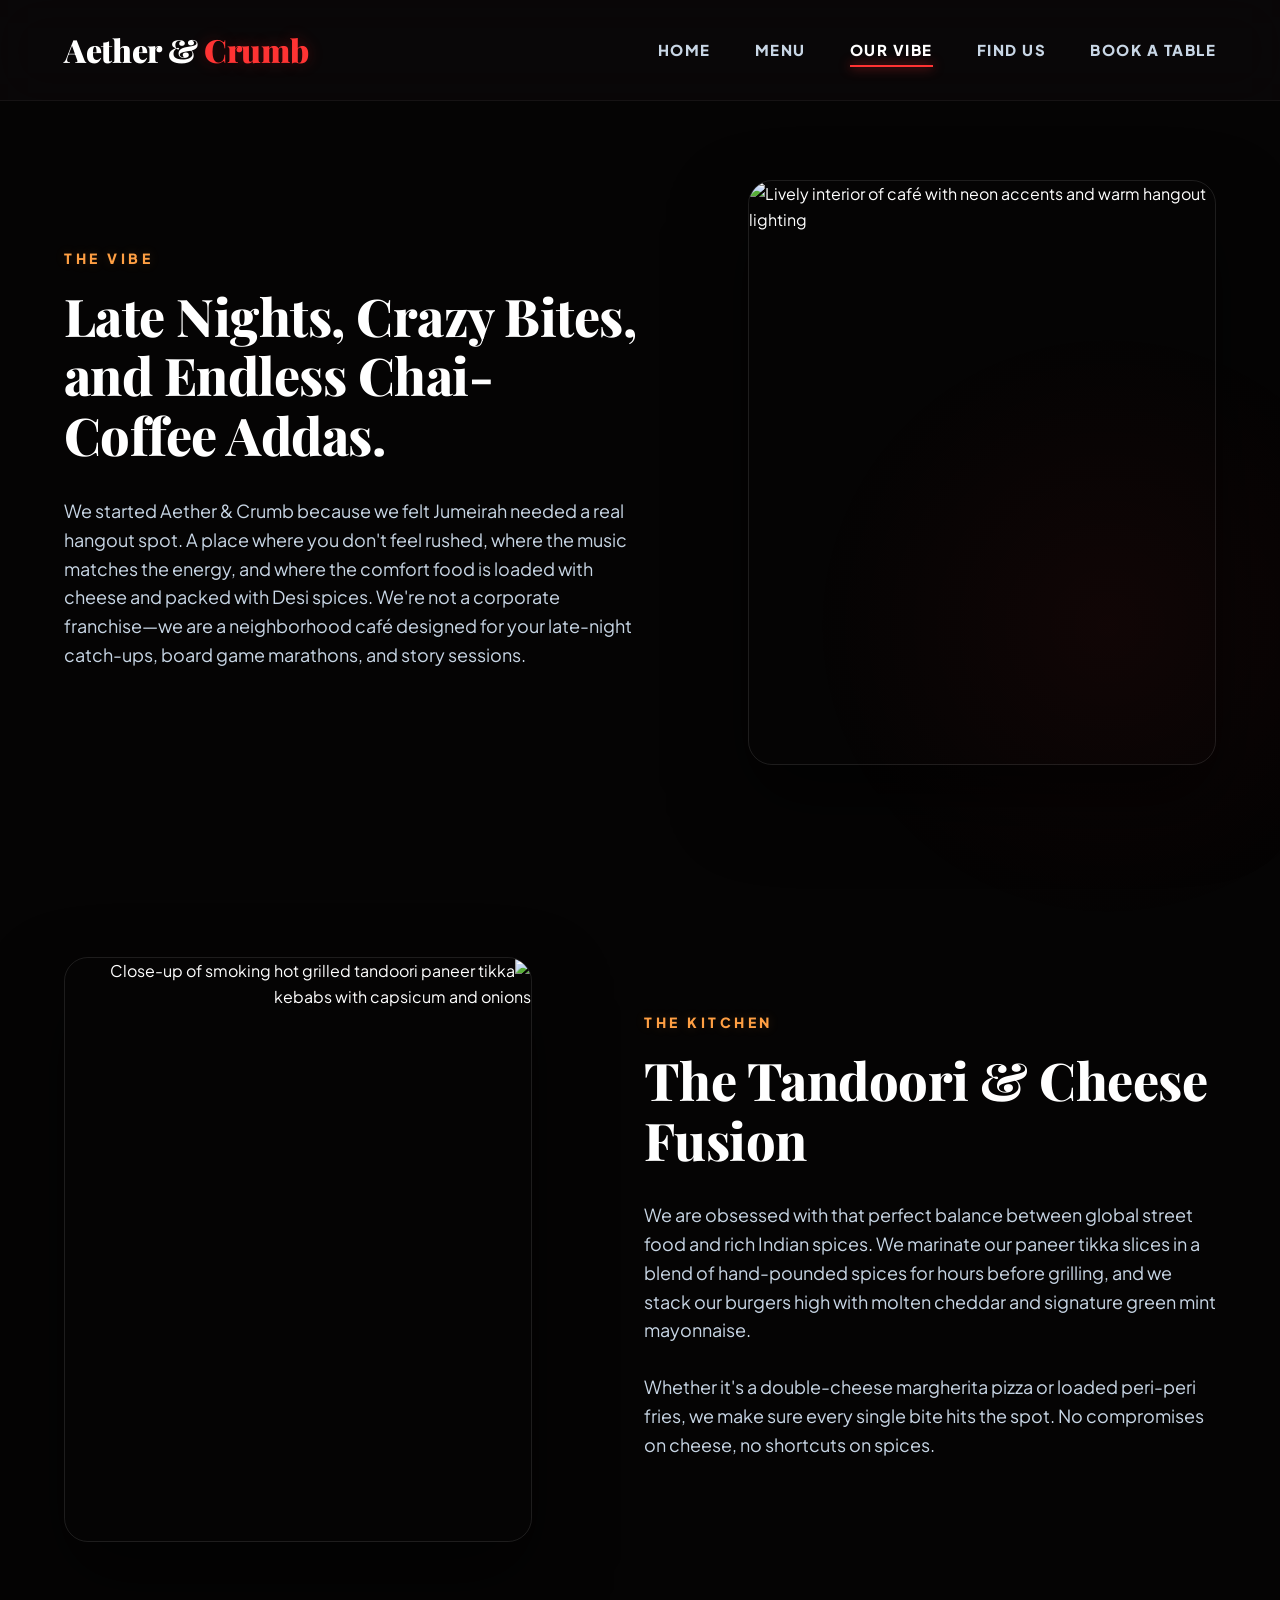
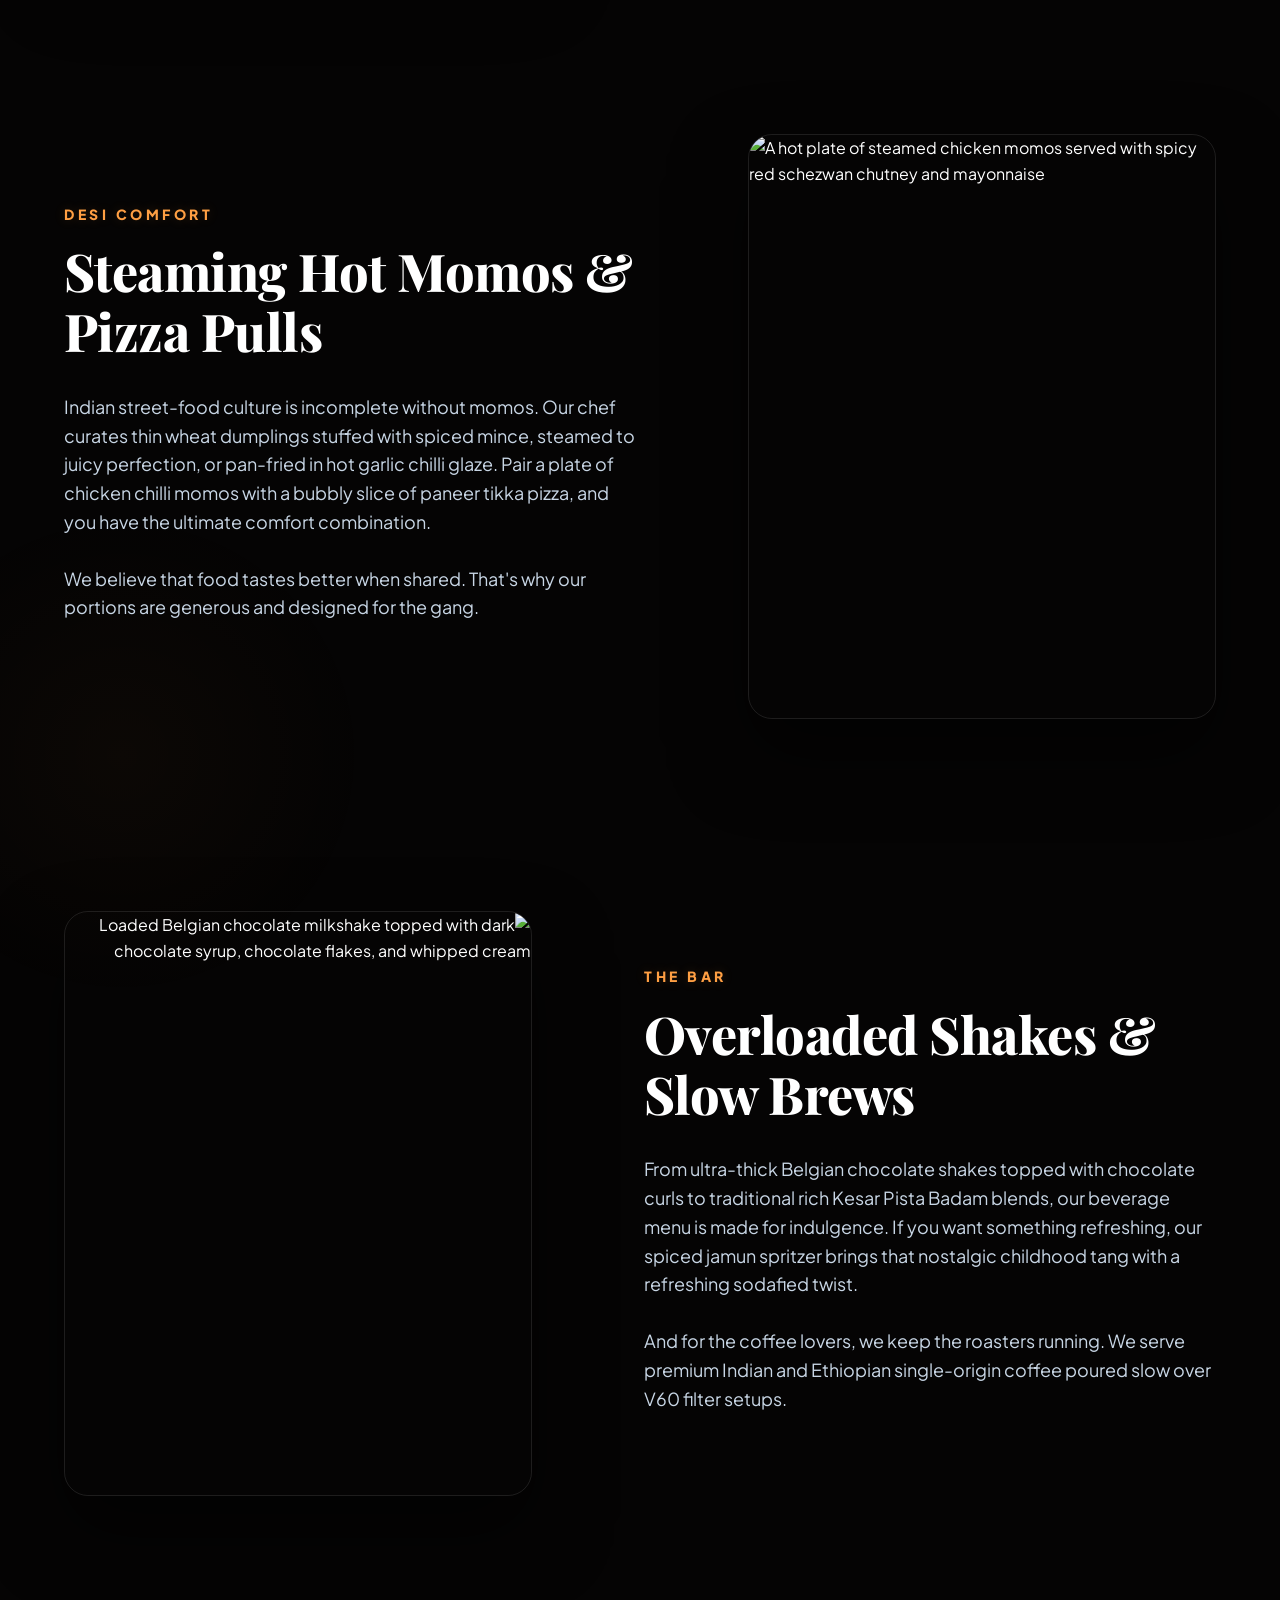
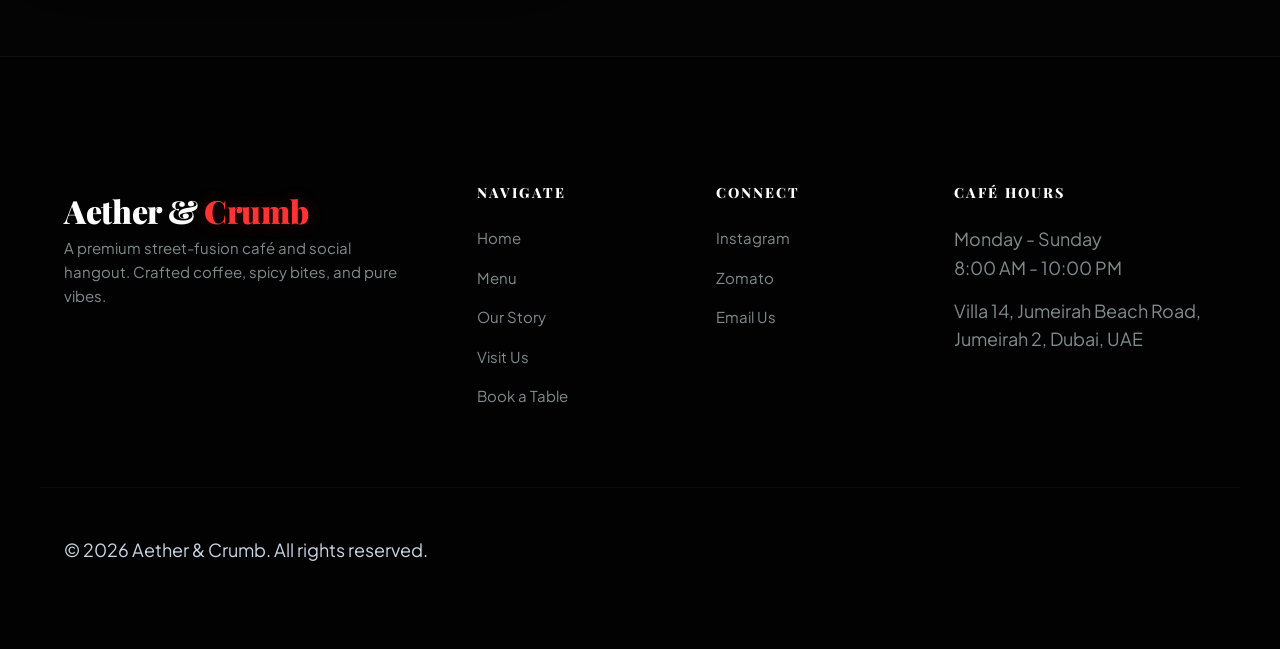
==== commit c05b9705: "Upgrade to cinematic 3D layout" ====
--- a/about.html
+++ b/about.html
@@ -8,6 +8,16 @@
   <link rel="stylesheet" href="style.css">
 </head>
 <body>
+
+  <!-- Cinematic Background Particles -->
+  <div class="cinematic-particles">
+    <div class="particle" style="--p-x: 15%; --p-y: 25%; --p-s: 18s; --p-size: 4px;"></div>
+    <div class="particle" style="--p-x: 75%; --p-y: 65%; --p-s: 22s; --p-size: 3px;"></div>
+    <div class="particle" style="--p-x: 35%; --p-y: 85%; --p-s: 26s; --p-size: 5px;"></div>
+    <div class="particle" style="--p-x: 65%; --p-y: 15%; --p-s: 19s; --p-size: 3px;"></div>
+    <div class="particle" style="--p-x: 10%; --p-y: 75%; --p-s: 21s; --p-size: 4px;"></div>
+    <div class="particle" style="--p-x: 85%; --p-y: 35%; --p-s: 24s; --p-size: 5px;"></div>
+  </div>
 
   <!-- Header Navigation -->
   <header class="site-header" id="siteHeader">
--- a/style.css
+++ b/style.css
@@ -1,21 +1,21 @@
 @import url('https://fonts.googleapis.com/css2?family=Playfair+Display:ital,wght@0,400..900;1,400..900&family=Plus+Jakarta+Sans:ital,wght@0,200..800;1,200..800&display=swap');
 
 /* ==========================================
-   DESIGN TOKENS & VARIABLES (CONTRACT-WINNING)
+   DESIGN TOKENS & VARIABLES (CINEMATIC 3D)
    ========================================== */
 :root {
   /* Core Theme Colors */
-  --bg-dark-base: #060505;
-  --bg-dark-surface: #0e0d0d;
-  --bg-dark-card: #141313;
+  --bg-dark-base: #050404;
+  --bg-dark-surface: #0a0909;
+  --bg-dark-card: rgba(14, 13, 13, 0.7);
   
   /* Accent Colors */
-  --primary-red: #ff3838;
+  --primary-red: #ff3333;
   --primary-red-hover: #ff4d4d;
-  --primary-red-glow: rgba(255, 56, 56, 0.25);
+  --primary-red-glow: rgba(255, 51, 51, 0.25);
   
   --accent-gold: #ff9f43;
-  --accent-gold-hover: #feca57;
+  --accent-gold-hover: #ffb167;
   --accent-gold-glow: rgba(255, 159, 67, 0.2);
   
   /* Status Colors */
@@ -25,18 +25,18 @@
   /* Typography Colors */
   --text-primary: #ffffff;
   --text-secondary: #c8d6e5;
-  --text-muted: #8395a7;
+  --text-muted: #7f8c8d;
   
   /* Borders & Transparency */
-  --border-glass: 1px solid rgba(255, 255, 255, 0.06);
-  --border-glass-bright: 1px solid rgba(255, 255, 255, 0.12);
-  --border-gold: 1px solid rgba(255, 159, 67, 0.3);
+  --border-glass: 1px solid rgba(255, 255, 255, 0.05);
+  --border-glass-bright: 1px solid rgba(255, 255, 255, 0.1);
+  --border-gold: 1px solid rgba(255, 159, 67, 0.2);
   
   /* Shadows & Depth */
-  --shadow-ambient: 0 10px 40px rgba(0, 0, 0, 0.5);
-  --shadow-hover: 0 20px 50px rgba(0, 0, 0, 0.7);
-  --glow-accent: 0 0 25px rgba(255, 56, 56, 0.15);
-  --glow-gold-accent: 0 0 25px rgba(255, 159, 67, 0.1);
+  --shadow-ambient: 0 10px 40px rgba(0, 0, 0, 0.6);
+  --shadow-hover: 0 30px 60px rgba(0, 0, 0, 0.8);
+  --glow-accent: 0 0 30px rgba(255, 51, 51, 0.2);
+  --glow-gold-accent: 0 0 30px rgba(255, 159, 67, 0.1);
   
   /* Fonts */
   --font-serif: "Playfair Display", Georgia, serif;
@@ -49,7 +49,7 @@
   --radius-full: 9999px;
   
   /* Transitions */
-  --transition-premium: all 0.5s cubic-bezier(0.16, 1, 0.3, 1);
+  --transition-premium: all 0.6s cubic-bezier(0.16, 1, 0.3, 1);
   --transition-fast: all 0.25s cubic-bezier(0.25, 0.8, 0.25, 1);
 }
 
@@ -74,6 +74,8 @@
   line-height: 1.6;
   -webkit-font-smoothing: antialiased;
   overflow-x: hidden;
+  perspective: 1200px;
+  transform-style: preserve-3d;
 }
 
 img {
@@ -99,6 +101,37 @@
 }
 
 /* ==========================================
+   CINEMATIC BACKGROUND PARTICLES
+   ========================================== */
+.cinematic-particles {
+  position: fixed;
+  inset: 0;
+  z-index: 0;
+  pointer-events: none;
+  overflow: hidden;
+}
+
+.particle {
+  position: absolute;
+  top: var(--p-y);
+  left: var(--p-x);
+  width: var(--p-size, 3px);
+  height: var(--p-size, 3px);
+  border-radius: 50%;
+  background-color: var(--accent-gold);
+  opacity: 0;
+  filter: blur(0.5px);
+  animation: floatParticle var(--p-s) infinite linear;
+}
+
+@keyframes floatParticle {
+  0% { transform: translateY(100px) translateX(0) scale(0.8); opacity: 0; }
+  10% { opacity: 0.15; }
+  90% { opacity: 0.15; }
+  100% { transform: translateY(-150px) translateX(40px) scale(1.3); opacity: 0; }
+}
+
+/* ==========================================
    TYPOGRAPHY HIERARCHY
    ========================================== */
 h1, h2, h3, h4 {
@@ -108,7 +141,7 @@
 }
 
 h1 {
-  font-size: 4.5rem;
+  font-size: 5rem;
   letter-spacing: -0.02em;
   color: #ffffff;
 }
@@ -152,17 +185,21 @@
   max-width: 1200px;
   margin: 0 auto;
   padding: 0 1.5rem;
+  position: relative;
+  z-index: 2;
 }
 
 section {
   padding: 10rem 0;
   position: relative;
+  transform-style: preserve-3d;
 }
 
 .section-header {
   text-align: center;
   max-width: 750px;
   margin: 0 auto 6rem auto;
+  transform-style: preserve-3d;
 }
 
 /* ==========================================
@@ -172,7 +209,7 @@
   position: absolute;
   width: 600px;
   height: 600px;
-  background: radial-gradient(circle, rgba(255, 56, 56, 0.06) 0%, transparent 70%);
+  background: radial-gradient(circle, rgba(255, 51, 51, 0.05) 0%, transparent 70%);
   top: 10%;
   right: -10%;
   z-index: 0;
@@ -183,7 +220,7 @@
   position: absolute;
   width: 500px;
   height: 500px;
-  background: radial-gradient(circle, rgba(255, 159, 67, 0.04) 0%, transparent 70%);
+  background: radial-gradient(circle, rgba(255, 159, 67, 0.03) 0%, transparent 70%);
   bottom: 20%;
   left: -10%;
   z-index: 0;
@@ -200,7 +237,7 @@
   left: 0;
   right: 0;
   z-index: 1000;
-  background-color: rgba(6, 5, 5, 0.7);
+  background-color: rgba(5, 4, 4, 0.6);
   backdrop-filter: blur(25px);
   -webkit-backdrop-filter: blur(25px);
   border-bottom: var(--border-glass);
@@ -282,7 +319,7 @@
   transition: var(--transition-premium);
 }
 
-/* Buttons */
+/* Buttons (Cinematic Breathing) */
 .btn {
   display: inline-flex;
   align-items: center;
@@ -297,19 +334,26 @@
   cursor: pointer;
   position: relative;
   overflow: hidden;
+  transform-style: preserve-3d;
+}
+
+@keyframes breathingPulse {
+  0% { box-shadow: 0 0 15px rgba(255, 51, 51, 0.3), var(--shadow-ambient); }
+  50% { box-shadow: 0 0 30px rgba(255, 51, 51, 0.65), var(--shadow-ambient); }
+  100% { box-shadow: 0 0 15px rgba(255, 51, 51, 0.3), var(--shadow-ambient); }
 }
 
 .btn-primary {
   background-color: var(--primary-red);
   color: #ffffff;
-  box-shadow: var(--shadow-ambient), var(--primary-red-glow);
-  border: 1px solid rgba(255, 56, 56, 0.4);
+  border: 1px solid rgba(255, 51, 51, 0.4);
+  animation: breathingPulse 3s infinite ease-in-out;
 }
 
 .btn-primary:hover {
   background-color: var(--primary-red-hover);
-  transform: translateY(-4px) scale(1.02);
-  box-shadow: 0 15px 40px rgba(255, 56, 56, 0.45);
+  transform: translateY(-4px) translateZ(10px);
+  box-shadow: 0 15px 45px rgba(255, 51, 51, 0.5);
 }
 
 .btn-secondary {
@@ -320,25 +364,34 @@
 }
 
 .btn-secondary:hover {
-  background-color: rgba(255, 255, 255, 0.08);
+  background-color: rgba(255, 255, 255, 0.06);
   border-color: rgba(255, 255, 255, 0.25);
-  transform: translateY(-4px);
+  transform: translateY(-4px) translateZ(5px);
+}
+
+.btn:active {
+  transform: translateY(-1px) translateZ(-5px) scale(0.97);
 }
 
 .btn-group {
   display: flex;
   gap: 1.5rem;
-}
-
-/* Premium Cards */
+  transform-style: preserve-3d;
+}
+
+/* Premium Glassmorphic Cards (3D Interactive Tilt Ready) */
 .card {
   background: var(--bg-dark-card);
+  backdrop-filter: blur(15px);
+  -webkit-backdrop-filter: blur(15px);
   border-radius: var(--radius-lg);
   overflow: hidden;
-  box-shadow: var(--shadow-dark);
-  transition: var(--transition-premium);
+  box-shadow: var(--shadow-ambient);
+  transition: transform 0.5s cubic-bezier(0.16, 1, 0.3, 1), border-color 0.5s, box-shadow 0.5s;
   border: var(--border-glass);
   position: relative;
+  transform-style: preserve-3d;
+  will-change: transform;
 }
 
 .card::before {
@@ -346,23 +399,46 @@
   position: absolute;
   inset: 0;
   border-radius: var(--radius-lg);
-  padding: 1px;
-  background: linear-gradient(180deg, rgba(255,255,255,0.06), rgba(255,255,255,0.01));
+  padding: 1.5px;
+  background: linear-gradient(180deg, rgba(255,255,255,0.08), rgba(255,255,255,0.01));
   -webkit-mask: linear-gradient(#fff 0 0) content-box, linear-gradient(#fff 0 0);
   -webkit-mask-composite: xor;
   mask-composite: exclude;
   pointer-events: none;
 }
 
-.card:hover {
-  transform: translateY(-10px) scale(1.01);
+/* Card Glare reflection effect */
+.card-glare {
+  position: absolute;
+  inset: 0;
+  background: radial-gradient(circle at var(--glare-x, 50%) var(--glare-y, 50%), rgba(255, 255, 255, 0.08) 0%, transparent 60%);
+  pointer-events: none;
+  z-index: 5;
+  transition: opacity 0.3s ease;
+  opacity: 0;
+}
+
+/* Card Idle Floating bobbing */
+@keyframes cardBob {
+  0% { transform: translateY(0px) rotate(0deg); }
+  50% { transform: translateY(-6px) rotate(0.4deg); }
+  100% { transform: translateY(0px) rotate(0deg); }
+}
+
+.dish-card, .usp-card {
+  animation: cardBob 6s ease-in-out infinite;
+  animation-delay: calc(var(--item-delay, 0) * 0.4s);
+}
+
+.dish-card:hover, .usp-card:hover {
+  animation-play-state: paused;
   border-color: rgba(255, 159, 67, 0.35);
-  box-shadow: 0 25px 60px rgba(255, 159, 67, 0.08), var(--shadow-dark);
+  box-shadow: 0 25px 60px rgba(255, 159, 67, 0.08), var(--shadow-hover);
 }
 
 /* Footer styling */
 .site-footer {
-  background-color: #030303;
+  background-color: #020202;
   color: var(--text-muted);
   padding: 8rem 0 3.5rem 0;
   border-top: var(--border-glass);
@@ -429,14 +505,14 @@
   font-size: 0.8125rem;
 }
 
-/* Sticky Bottom Mobile Navigation (Premium Dual Actions) */
+/* Sticky Bottom Mobile Navigation (Premium Floating Action style) */
 .sticky-cta {
   position: fixed;
   bottom: 0;
   left: 0;
   right: 0;
   z-index: 900;
-  background-color: rgba(6, 5, 5, 0.85);
+  background-color: rgba(5, 4, 4, 0.85);
   backdrop-filter: blur(25px);
   -webkit-backdrop-filter: blur(25px);
   border-top: var(--border-glass-bright);
@@ -461,17 +537,18 @@
    ========================================== */
 
 /* HOME PAGE */
-/* Hero Section */
+/* Hero Section (Cinematic Entrance) */
 .hero-section {
   min-height: 100vh;
   display: flex;
   align-items: center;
   padding-top: 140px;
-  background: radial-gradient(circle at 80% 30%, rgba(255, 56, 56, 0.12), transparent 45%), 
-              radial-gradient(circle at 15% 85%, rgba(255, 159, 67, 0.06), transparent 45%),
+  background: radial-gradient(circle at 80% 30%, rgba(255, 51, 51, 0.1), transparent 45%), 
+              radial-gradient(circle at 15% 85%, rgba(255, 159, 67, 0.05), transparent 45%),
               var(--bg-dark-base);
   position: relative;
   overflow: hidden;
+  transform-style: preserve-3d;
 }
 
 .hero-grid {
@@ -481,6 +558,11 @@
   align-items: center;
   position: relative;
   z-index: 2;
+  transform-style: preserve-3d;
+}
+
+.hero-content {
+  transform-style: preserve-3d;
 }
 
 .hero-content h1 {
@@ -488,11 +570,12 @@
   line-height: 1.05;
   margin-bottom: 2rem;
   font-weight: 900;
+  transform: translateZ(50px); /* 3D pop on text */
 }
 
 .hero-content h1 span {
   color: var(--primary-red);
-  text-shadow: 0 0 25px rgba(255, 56, 56, 0.3);
+  text-shadow: 0 0 25px rgba(255, 51, 51, 0.25);
 }
 
 .hero-content p {
@@ -500,6 +583,11 @@
   line-height: 1.65;
   margin-bottom: 3.5rem;
   max-width: 600px;
+  transform: translateZ(30px);
+}
+
+.hero-content .btn-group {
+  transform: translateZ(20px);
 }
 
 /* Hero Showcase Container & Rotating Food Wheel */
@@ -511,6 +599,7 @@
   position: relative;
   width: 100%;
   height: 500px;
+  transform-style: preserve-3d;
 }
 
 .food-wheel-wrapper {
@@ -520,6 +609,7 @@
   display: flex;
   align-items: center;
   justify-content: center;
+  transform-style: preserve-3d;
 }
 
 .food-wheel-glow {
@@ -527,11 +617,11 @@
   width: 280px;
   height: 280px;
   border-radius: 50%;
-  background: radial-gradient(circle, rgba(255, 56, 56, 0.25) 0%, transparent 70%);
+  background: radial-gradient(circle, rgba(255, 51, 51, 0.22) 0%, transparent 70%);
   z-index: 0;
   pointer-events: none;
-  filter: blur(20px);
-  transition: transform 1s cubic-bezier(0.16, 1, 0.3, 1);
+  filter: blur(25px);
+  transition: transform 1.2s cubic-bezier(0.16, 1, 0.3, 1);
 }
 
 .food-wheel {
@@ -544,8 +634,9 @@
   align-items: center;
   justify-content: center;
   transform: rotate(var(--wheel-rotation, 0deg));
-  transition: transform 1s cubic-bezier(0.16, 1, 0.3, 1);
+  transition: transform 1.2s cubic-bezier(0.16, 1, 0.3, 1);
   z-index: 1;
+  transform-style: preserve-3d;
 }
 
 .wheel-item {
@@ -562,9 +653,10 @@
   box-shadow: 0 10px 30px rgba(0, 0, 0, 0.6);
   cursor: pointer;
   transform: rotate(calc(var(--item-index) * 90deg)) translate(220px) rotate(calc(var(--item-index) * -90deg - var(--wheel-rotation, 0deg))) scale(0.85);
-  transition: transform 1s cubic-bezier(0.16, 1, 0.3, 1), border-color 0.5s, box-shadow 0.5s;
+  transition: transform 1.2s cubic-bezier(0.16, 1, 0.3, 1), border-color 0.5s, box-shadow 0.5s;
   z-index: 2;
   background-color: var(--bg-dark-surface);
+  transform-style: preserve-3d;
 }
 
 .wheel-item img {
@@ -573,12 +665,13 @@
   object-fit: cover;
   pointer-events: none;
   transition: var(--transition-premium);
+  transform: translateZ(1px);
 }
 
 .wheel-item.active {
-  transform: rotate(calc(var(--item-index) * 90deg)) translate(220px) rotate(calc(var(--item-index) * -90deg - var(--wheel-rotation, 0deg))) scale(1.15);
+  transform: rotate(calc(var(--item-index) * 90deg)) translate(220px) rotate(calc(var(--item-index) * -90deg - var(--wheel-rotation, 0deg))) scale(1.18) translateZ(40px);
   border-color: var(--primary-red);
-  box-shadow: 0 0 30px var(--primary-red-glow), 0 15px 40px rgba(0, 0, 0, 0.8);
+  box-shadow: 0 0 35px var(--primary-red-glow), 0 20px 45px rgba(0, 0, 0, 0.8);
   z-index: 10;
 }
 
@@ -587,6 +680,8 @@
   gap: 1.5rem;
   margin-top: 2rem;
   z-index: 5;
+  transform-style: preserve-3d;
+  transform: translateZ(20px);
 }
 
 .control-btn {
@@ -606,8 +701,12 @@
 .control-btn:hover {
   background-color: var(--primary-red);
   border-color: var(--primary-red);
-  transform: scale(1.1);
+  transform: scale(1.1) translateZ(5px);
   box-shadow: var(--primary-red-glow);
+}
+
+.control-btn:active {
+  transform: scale(0.95) translateZ(-5px);
 }
 
 .control-btn svg {
@@ -618,7 +717,7 @@
 
 /* Hero text change animation */
 .hero-content h1, .hero-content p, .hero-content .eyebrow, .hero-content .btn-group {
-  transition: opacity 0.3s ease, transform 0.3s ease;
+  transition: opacity 0.35s ease, transform 0.35s ease;
 }
 
 .hero-content.text-changing h1,
@@ -626,15 +725,15 @@
 .hero-content.text-changing .eyebrow,
 .hero-content.text-changing .btn-group {
   opacity: 0;
-  transform: translateY(15px);
-}
-
+  transform: translateY(15px) translateZ(0px);
+}
 
 /* Popular Picks Section */
 .dishes-grid {
   display: grid;
   grid-template-columns: repeat(3, 1fr);
   gap: 3rem;
+  transform-style: preserve-3d;
 }
 
 .dish-card {
@@ -649,10 +748,11 @@
   overflow: hidden;
   background-color: var(--bg-dark-surface);
   border-bottom: var(--border-glass);
+  transform: translateZ(15px);
 }
 
 .dish-card:hover .dish-img-wrapper img {
-  transform: scale(1.1);
+  transform: scale(1.1) translateZ(10px);
 }
 
 .dish-info {
@@ -661,6 +761,8 @@
   display: flex;
   flex-direction: column;
   position: relative;
+  transform-style: preserve-3d;
+  transform: translateZ(25px);
 }
 
 .dish-tag {
@@ -671,23 +773,26 @@
   font-weight: 800;
   text-transform: uppercase;
   letter-spacing: 0.12em;
-  background-color: rgba(255, 159, 67, 0.1);
+  background-color: rgba(255, 159, 67, 0.08);
   color: var(--accent-gold);
   border-radius: var(--radius-full);
   margin-bottom: 1.25rem;
-  border: 1px solid rgba(255, 159, 67, 0.15);
+  border: 1px solid rgba(255, 159, 67, 0.12);
+  transform: translateZ(5px);
 }
 
 .dish-title {
   font-size: 1.625rem;
   color: #ffffff;
   margin-bottom: 0.875rem;
+  transform: translateZ(10px);
 }
 
 .dish-desc {
   font-size: 1rem;
   color: var(--text-secondary);
   line-height: 1.6;
+  transform: translateZ(5px);
 }
 
 /* Why Gather (USPs) */
@@ -699,49 +804,33 @@
   display: grid;
   grid-template-columns: repeat(3, 1fr);
   gap: 3.5rem;
+  transform-style: preserve-3d;
 }
 
 .usp-card {
   text-align: center;
   padding: 3.5rem 2.5rem;
-  background: var(--bg-dark-card);
-  border: var(--border-glass);
-  border-radius: var(--radius-lg);
-  transition: var(--transition-premium);
-  position: relative;
-}
-
-.usp-card::before {
-  content: '';
-  position: absolute;
-  inset: 0;
-  border-radius: var(--radius-lg);
-  padding: 1px;
-  background: linear-gradient(180deg, rgba(255,255,255,0.04), rgba(255,255,255,0.01));
-  -webkit-mask: linear-gradient(#fff 0 0) content-box, linear-gradient(#fff 0 0);
-  -webkit-mask-composite: xor;
-  mask-composite: exclude;
-  pointer-events: none;
-}
-
-.usp-card:hover {
-  border-color: rgba(255, 159, 67, 0.25);
-  transform: translateY(-8px);
-  box-shadow: var(--glow-gold-accent), var(--shadow-dark);
+  transform-style: preserve-3d;
 }
 
 .usp-icon {
   width: 80px;
   height: 80px;
   border-radius: var(--radius-full);
-  background-color: rgba(255, 56, 56, 0.08);
+  background-color: rgba(255, 51, 51, 0.06);
   color: var(--primary-red);
   display: flex;
   align-items: center;
   justify-content: center;
   margin: 0 auto 2.5rem auto;
-  box-shadow: 0 0 25px rgba(255, 56, 56, 0.15);
-  border: 1px solid rgba(255, 56, 56, 0.2);
+  box-shadow: 0 0 25px rgba(255, 51, 51, 0.15);
+  border: 1px solid rgba(255, 51, 51, 0.15);
+  transform: translateZ(25px);
+  transition: transform 0.5s;
+}
+
+.usp-card:hover .usp-icon {
+  transform: translateZ(35px) scale(1.1);
 }
 
 .usp-icon svg {
@@ -753,6 +842,12 @@
 .usp-card h3 {
   margin-bottom: 1.25rem;
   font-size: 1.625rem;
+  transform: translateZ(20px);
+}
+
+.usp-card p {
+  transform: translateZ(10px);
+  margin-bottom: 0;
 }
 
 /* Instagram Grid */
@@ -760,6 +855,7 @@
   display: grid;
   grid-template-columns: repeat(4, 1fr);
   gap: 2rem;
+  transform-style: preserve-3d;
 }
 
 .instagram-item {
@@ -768,7 +864,16 @@
   border-radius: var(--radius-md);
   overflow: hidden;
   border: var(--border-glass);
-  box-shadow: var(--shadow-dark);
+  box-shadow: var(--shadow-ambient);
+  transform-style: preserve-3d;
+  will-change: transform;
+  transition: transform 0.5s cubic-bezier(0.16, 1, 0.3, 1), border-color 0.5s, box-shadow 0.5s;
+}
+
+.instagram-item:hover {
+  transform: translateY(-8px) scale(1.03) rotateX(4deg) rotateY(-4deg);
+  border-color: rgba(255, 51, 51, 0.25);
+  box-shadow: 0 20px 45px rgba(255, 51, 51, 0.08), var(--shadow-hover);
 }
 
 .instagram-overlay {
@@ -777,13 +882,14 @@
   left: 0;
   width: 100%;
   height: 100%;
-  background: rgba(6, 5, 5, 0.7);
+  background: rgba(5, 4, 4, 0.7);
   display: flex;
   align-items: center;
   justify-content: center;
   opacity: 0;
   transition: var(--transition-fast);
   color: #ffffff;
+  transform: translateZ(10px);
 }
 
 .instagram-overlay svg {
@@ -806,16 +912,17 @@
   transform: scale(1.1);
 }
 
-/* Contract-Winning Hangout CTA Banner */
+/* Call to Action Banner */
 .cta-banner {
-  background: linear-gradient(135deg, #161515 0%, #080707 100%);
+  background: linear-gradient(135deg, #161414 0%, #080707 100%);
   border-radius: var(--radius-lg);
   padding: 7rem 5rem;
   text-align: center;
   overflow: hidden;
   position: relative;
   border: var(--border-glass-bright);
-  box-shadow: var(--shadow-dark);
+  box-shadow: var(--shadow-ambient);
+  transform-style: preserve-3d;
 }
 
 .cta-banner::before {
@@ -825,7 +932,7 @@
   left: -50%;
   width: 200%;
   height: 200%;
-  background: radial-gradient(circle, rgba(255, 56, 56, 0.1) 0%, transparent 60%);
+  background: radial-gradient(circle, rgba(255, 51, 51, 0.08) 0%, transparent 60%);
   pointer-events: none;
 }
 
@@ -833,6 +940,7 @@
   font-size: 3.5rem;
   color: #ffffff;
   margin-bottom: 1.5rem;
+  transform: translateZ(40px);
 }
 
 .cta-banner p {
@@ -841,6 +949,11 @@
   margin: 0 auto 3.5rem auto;
   font-size: 1.25rem;
   line-height: 1.65;
+  transform: translateZ(25px);
+}
+
+.cta-banner .btn {
+  transform: translateZ(15px);
 }
 
 /* MENU PAGE */
@@ -854,6 +967,7 @@
   align-items: center;
   gap: 2rem;
   margin-bottom: 6rem;
+  transform-style: preserve-3d;
 }
 
 /* Segmented Control Toggle */
@@ -863,6 +977,7 @@
   border-radius: var(--radius-full);
   display: inline-flex;
   border: var(--border-glass-bright);
+  transform: translateZ(20px);
 }
 
 .toggle-btn {
@@ -889,6 +1004,7 @@
   gap: 3rem;
   flex-wrap: wrap;
   justify-content: center;
+  transform: translateZ(15px);
 }
 
 .tab-link {
@@ -1005,9 +1121,9 @@
 }
 
 .menu-item-badge.signature {
-  background-color: rgba(255, 56, 56, 0.08);
+  background-color: rgba(255, 51, 51, 0.08);
   color: var(--primary-red);
-  border: 1px solid rgba(255, 56, 56, 0.2);
+  border: 1px solid rgba(255, 51, 51, 0.2);
   box-shadow: var(--primary-red-glow);
 }
 
@@ -1041,6 +1157,7 @@
   gap: 7rem;
   align-items: center;
   margin-bottom: 12rem;
+  transform-style: preserve-3d;
 }
 
 .split-block:last-child {
@@ -1059,6 +1176,11 @@
   font-size: 3.25rem;
   margin-bottom: 2rem;
   font-weight: 800;
+  transform: translateZ(30px);
+}
+
+.split-content p {
+  transform: translateZ(15px);
 }
 
 .split-image {
@@ -1067,11 +1189,21 @@
   box-shadow: 0 35px 75px rgba(0, 0, 0, 0.6);
   aspect-ratio: 4/5;
   border: var(--border-glass-bright);
+  transform-style: preserve-3d;
+  will-change: transform;
+  transition: transform 0.5s cubic-bezier(0.16, 1, 0.3, 1), border-color 0.5s, box-shadow 0.5s;
+}
+
+.split-image:hover {
+  transform: translateY(-8px) scale(1.02) rotateX(4deg) rotateY(-4deg);
+  border-color: rgba(255, 159, 67, 0.3);
+  box-shadow: 0 25px 55px rgba(255, 159, 67, 0.08), 0 35px 75px rgba(0, 0, 0, 0.6);
 }
 
 .split-image img {
   width: 100%;
   height: 100%;
+  transform: translateZ(1px);
 }
 
 /* VISIT US PAGE */
@@ -1084,12 +1216,14 @@
   grid-template-columns: 1fr 1fr;
   gap: 6rem;
   margin-bottom: 10rem;
+  transform-style: preserve-3d;
 }
 
 .visit-info-panel {
   display: flex;
   flex-direction: column;
   gap: 3.5rem;
+  transform-style: preserve-3d;
 }
 
 .visit-block-item h3 {
@@ -1100,11 +1234,13 @@
   letter-spacing: 0.12em;
   margin-bottom: 1.25rem;
   color: var(--accent-gold);
+  transform: translateZ(20px);
 }
 
 .visit-block-item p {
   font-size: 1.1875rem;
   margin-bottom: 0.625rem;
+  transform: translateZ(10px);
 }
 
 .map-container {
@@ -1114,6 +1250,7 @@
   border: var(--border-glass-bright);
   aspect-ratio: 1;
   position: relative;
+  transform-style: preserve-3d;
 }
 
 .map-iframe {
@@ -1121,20 +1258,23 @@
   height: 100%;
   border: none;
   filter: invert(0.92) hue-rotate(185deg) opacity(0.85) contrast(1.15);
+  transform: translateZ(1px);
 }
 
 .map-overlay-button {
   position: absolute;
   bottom: 3rem;
   left: 50%;
-  transform: translateX(-50%);
+  transform: translateX(-50%) translateZ(30px);
   z-index: 10;
-  box-shadow: 0 12px 35px rgba(255, 56, 56, 0.45);
+  box-shadow: 0 12px 35px rgba(255, 51, 51, 0.45);
 }
 
 /* Booking Form */
 .contact-form-section {
   background: var(--bg-dark-card);
+  backdrop-filter: blur(15px);
+  -webkit-backdrop-filter: blur(15px);
   border: var(--border-glass);
   border-radius: var(--radius-lg);
   padding: 7rem 6rem;
@@ -1142,6 +1282,9 @@
   margin: 0 auto;
   box-shadow: var(--shadow-hover);
   position: relative;
+  transform-style: preserve-3d;
+  will-change: transform;
+  transition: transform 0.5s cubic-bezier(0.16, 1, 0.3, 1), border-color 0.5s, box-shadow 0.5s;
 }
 
 .contact-form-section::before {
@@ -1149,12 +1292,17 @@
   position: absolute;
   inset: 0;
   border-radius: var(--radius-lg);
-  padding: 1px;
-  background: linear-gradient(180deg, rgba(255,255,255,0.06), rgba(255,255,255,0.01));
+  padding: 1.5px;
+  background: linear-gradient(180deg, rgba(255,255,255,0.08), rgba(255,255,255,0.01));
   -webkit-mask: linear-gradient(#fff 0 0) content-box, linear-gradient(#fff 0 0);
   -webkit-mask-composite: xor;
   mask-composite: exclude;
   pointer-events: none;
+}
+
+.contact-form-section:hover {
+  border-color: rgba(255, 51, 51, 0.25);
+  box-shadow: 0 25px 60px rgba(255, 51, 51, 0.08), var(--shadow-hover);
 }
 
 .form-grid {
@@ -1162,10 +1310,12 @@
   grid-template-columns: 1fr 1fr;
   gap: 3rem;
   margin-bottom: 4rem;
+  transform-style: preserve-3d;
 }
 
 .form-group {
   position: relative;
+  transform-style: preserve-3d;
 }
 
 .form-group.full-width {
@@ -1180,6 +1330,7 @@
   background: transparent;
   color: #ffffff;
   transition: var(--transition-fast);
+  transform: translateZ(10px);
 }
 
 .form-input:focus {
@@ -1194,6 +1345,7 @@
   color: var(--text-muted);
   pointer-events: none;
   transition: var(--transition-fast);
+  transform: translateZ(5px);
 }
 
 .form-input:focus ~ .form-label,
@@ -1204,10 +1356,12 @@
   color: var(--primary-red);
   letter-spacing: 0.12em;
   text-transform: uppercase;
+  transform: translateZ(15px);
 }
 
 .contact-form-section .btn {
   width: 100%;
+  transform: translateZ(15px);
 }
 
 /* ==========================================
@@ -1215,7 +1369,7 @@
    ========================================== */
 .fade-in {
   opacity: 0;
-  transform: translateY(35px);
+  transform: translateY(35px) translateZ(0);
   animation: fadeInUp 1.2s cubic-bezier(0.16, 1, 0.3, 1) forwards;
 }
 
@@ -1226,19 +1380,19 @@
 @keyframes fadeInUp {
   to {
     opacity: 1;
-    transform: translateY(0);
+    transform: translateY(0) translateZ(0);
   }
 }
 
 .reveal-on-scroll {
   opacity: 0;
-  transform: translateY(45px);
+  transform: translateY(45px) translateZ(0);
   transition: opacity 1.2s cubic-bezier(0.16, 1, 0.3, 1), transform 1.2s cubic-bezier(0.16, 1, 0.3, 1);
 }
 
 .reveal-on-scroll.active {
   opacity: 1;
-  transform: translateY(0);
+  transform: translateY(0) translateZ(0);
 }
 
 /* ==========================================
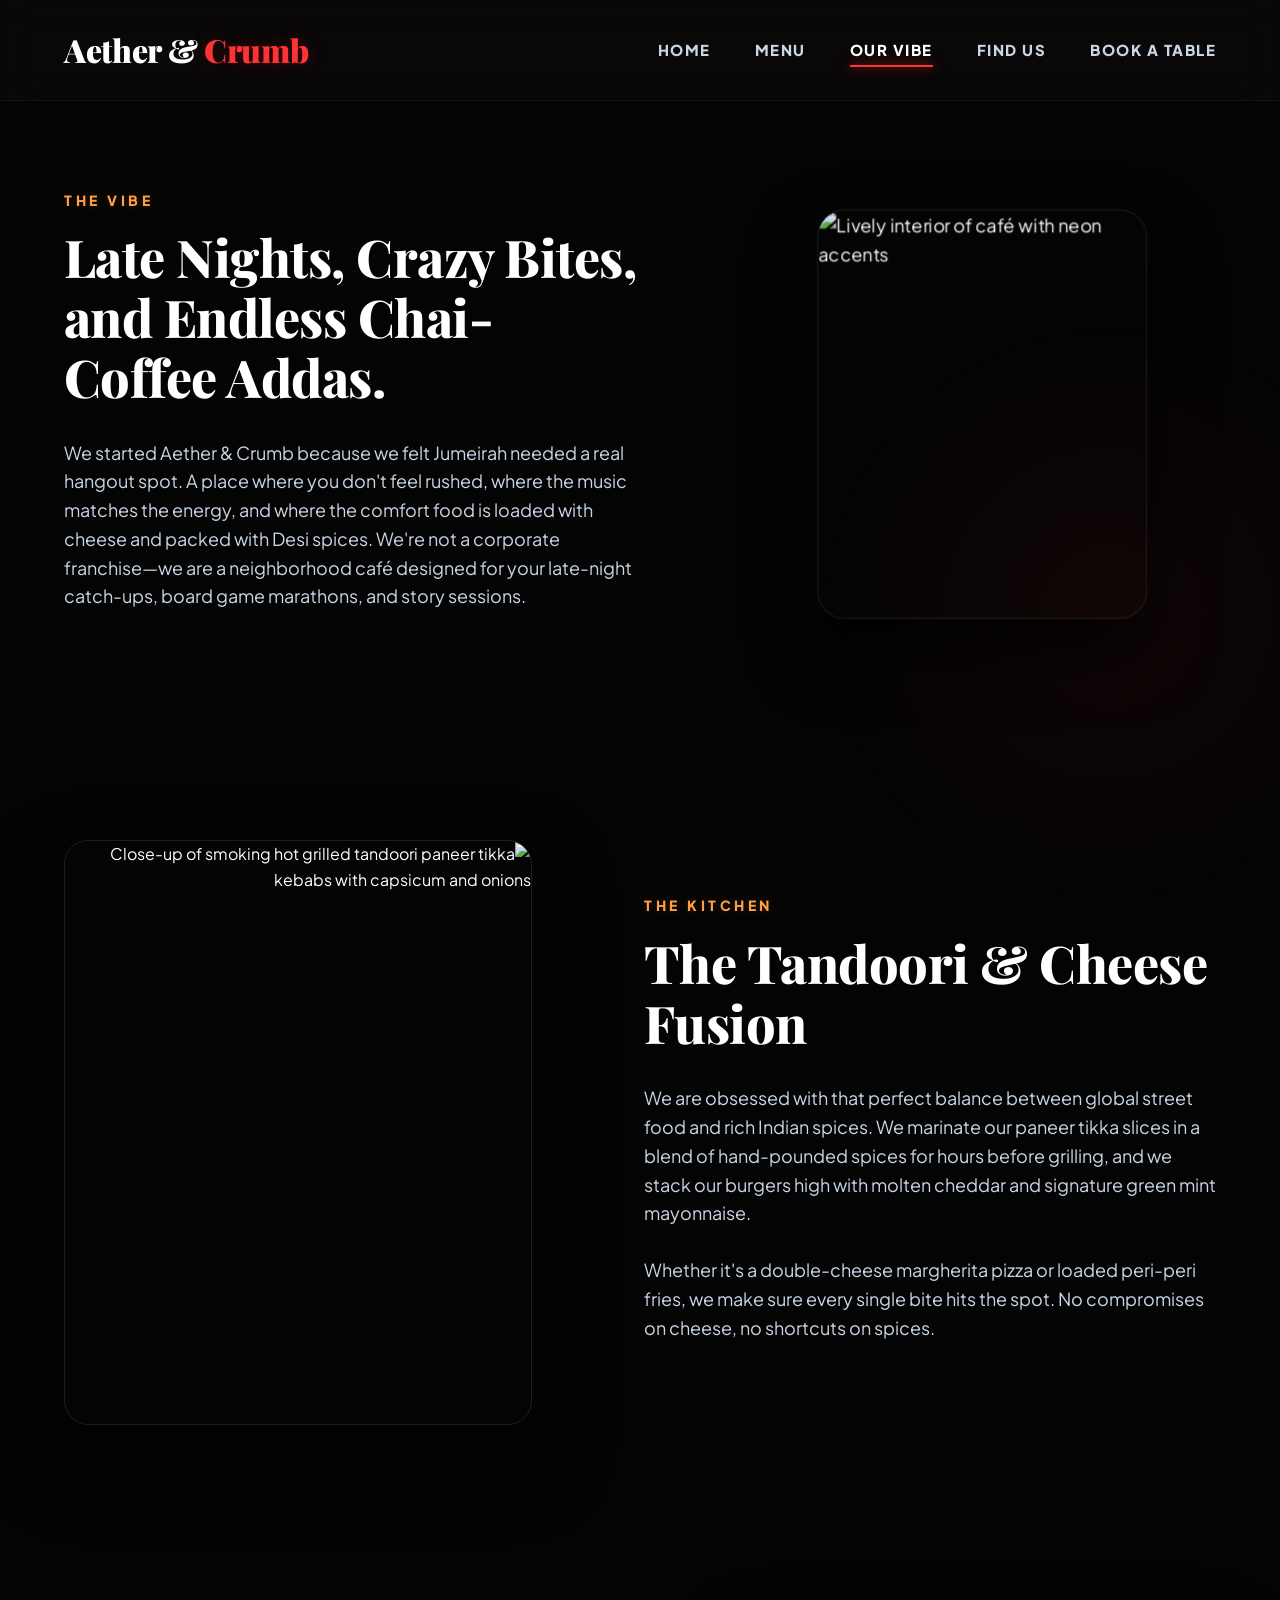
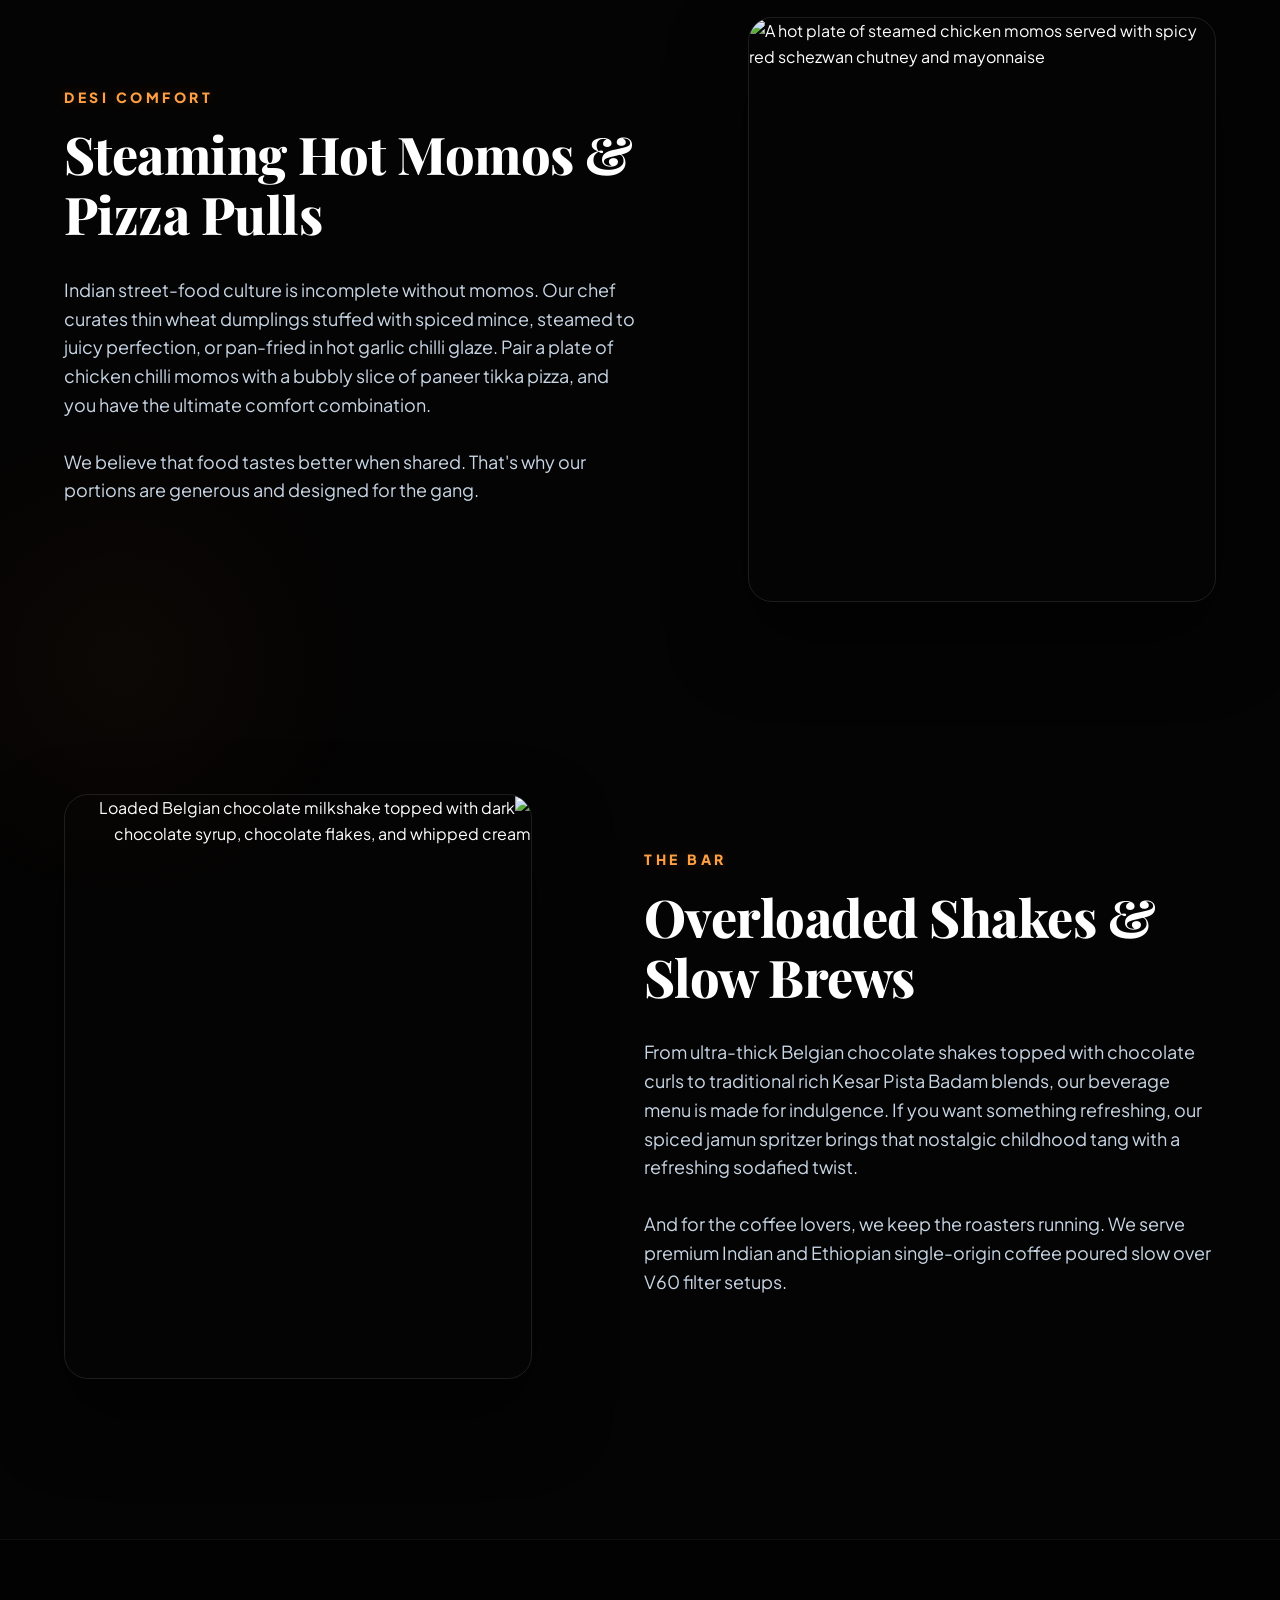
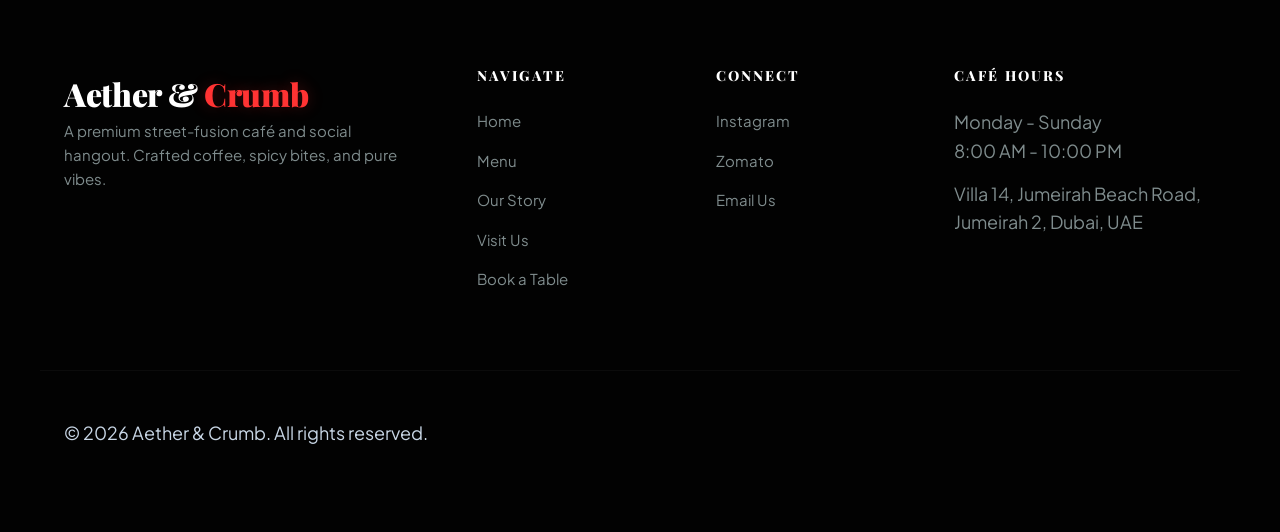
==== commit 04df54f3: "Add automatic 3D rotating cube image showcase component" ====
--- a/about.html
+++ b/about.html
@@ -55,8 +55,25 @@
           <h2>Late Nights, Crazy Bites, and Endless Chai-Coffee Addas.</h2>
           <p>We started Aether & Crumb because we felt Jumeirah needed a real hangout spot. A place where you don't feel rushed, where the music matches the energy, and where the comfort food is loaded with cheese and packed with Desi spices. We're not a corporate franchise—we are a neighborhood café designed for your late-night catch-ups, board game marathons, and story sessions.</p>
         </div>
-        <div class="split-image">
-          <img src="https://images.unsplash.com/photo-1517248135467-4c7edcad34c4?auto=format&fit=crop&w=800&q=80" alt="Lively interior of café with neon accents and warm hangout lighting">
+        <div class="cube-container">
+          <div class="cube-showcase" id="cubeShowcase">
+            <!-- Front Face -->
+            <div class="cube-face front">
+              <img src="https://images.unsplash.com/photo-1517248135467-4c7edcad34c4?auto=format&fit=crop&w=800&q=80" alt="Lively interior of café with neon accents">
+            </div>
+            <!-- Right Face -->
+            <div class="cube-face right">
+              <img src="https://images.unsplash.com/photo-1513104890138-7c749659a591?auto=format&fit=crop&w=800&q=80" alt="Fresh baked pizza slice">
+            </div>
+            <!-- Back Face -->
+            <div class="cube-face back">
+              <img src="https://images.unsplash.com/photo-1536935338788-846bb9981813?auto=format&fit=crop&w=800&q=80" alt="Vibrant neon mocktail drink">
+            </div>
+            <!-- Left Face -->
+            <div class="cube-face left">
+              <img src="https://images.unsplash.com/photo-1511920170033-f8396924c348?auto=format&fit=crop&w=800&q=80" alt="Slow drip coffee pour">
+            </div>
+          </div>
         </div>
       </div>
 
--- a/style.css
+++ b/style.css
@@ -1630,3 +1630,52 @@
     height: 44px;
   }
 }
+
+/* ==========================================
+   3D AUTOMATIC ROTATING SHOWCASE CUBE
+   ========================================== */
+.cube-container {
+  width: 100%;
+  aspect-ratio: 1;
+  perspective: 1200px;
+  display: flex;
+  align-items: center;
+  justify-content: center;
+  position: relative;
+  overflow: visible;
+  z-index: 5;
+}
+
+.cube-showcase {
+  width: 290px;
+  height: 360px;
+  position: relative;
+  transform-style: preserve-3d;
+  transition: transform 1.2s cubic-bezier(0.16, 1, 0.3, 1);
+  transform: rotateY(var(--cube-rotation, 0deg));
+}
+
+.cube-face {
+  position: absolute;
+  width: 100%;
+  height: 100%;
+  backface-visibility: hidden;
+  border-radius: var(--radius-lg);
+  overflow: hidden;
+  border: var(--border-glass-bright);
+  box-shadow: var(--shadow-hover);
+  transform-style: preserve-3d;
+}
+
+.cube-face.front  { transform: rotateY(0deg) translateZ(145px); }
+.cube-face.right  { transform: rotateY(90deg) translateZ(145px); }
+.cube-face.back   { transform: rotateY(180deg) translateZ(145px); }
+.cube-face.left   { transform: rotateY(-90deg) translateZ(145px); }
+
+.cube-face img {
+  width: 100%;
+  height: 100%;
+  object-fit: cover;
+  transform: translateZ(1px);
+}
+
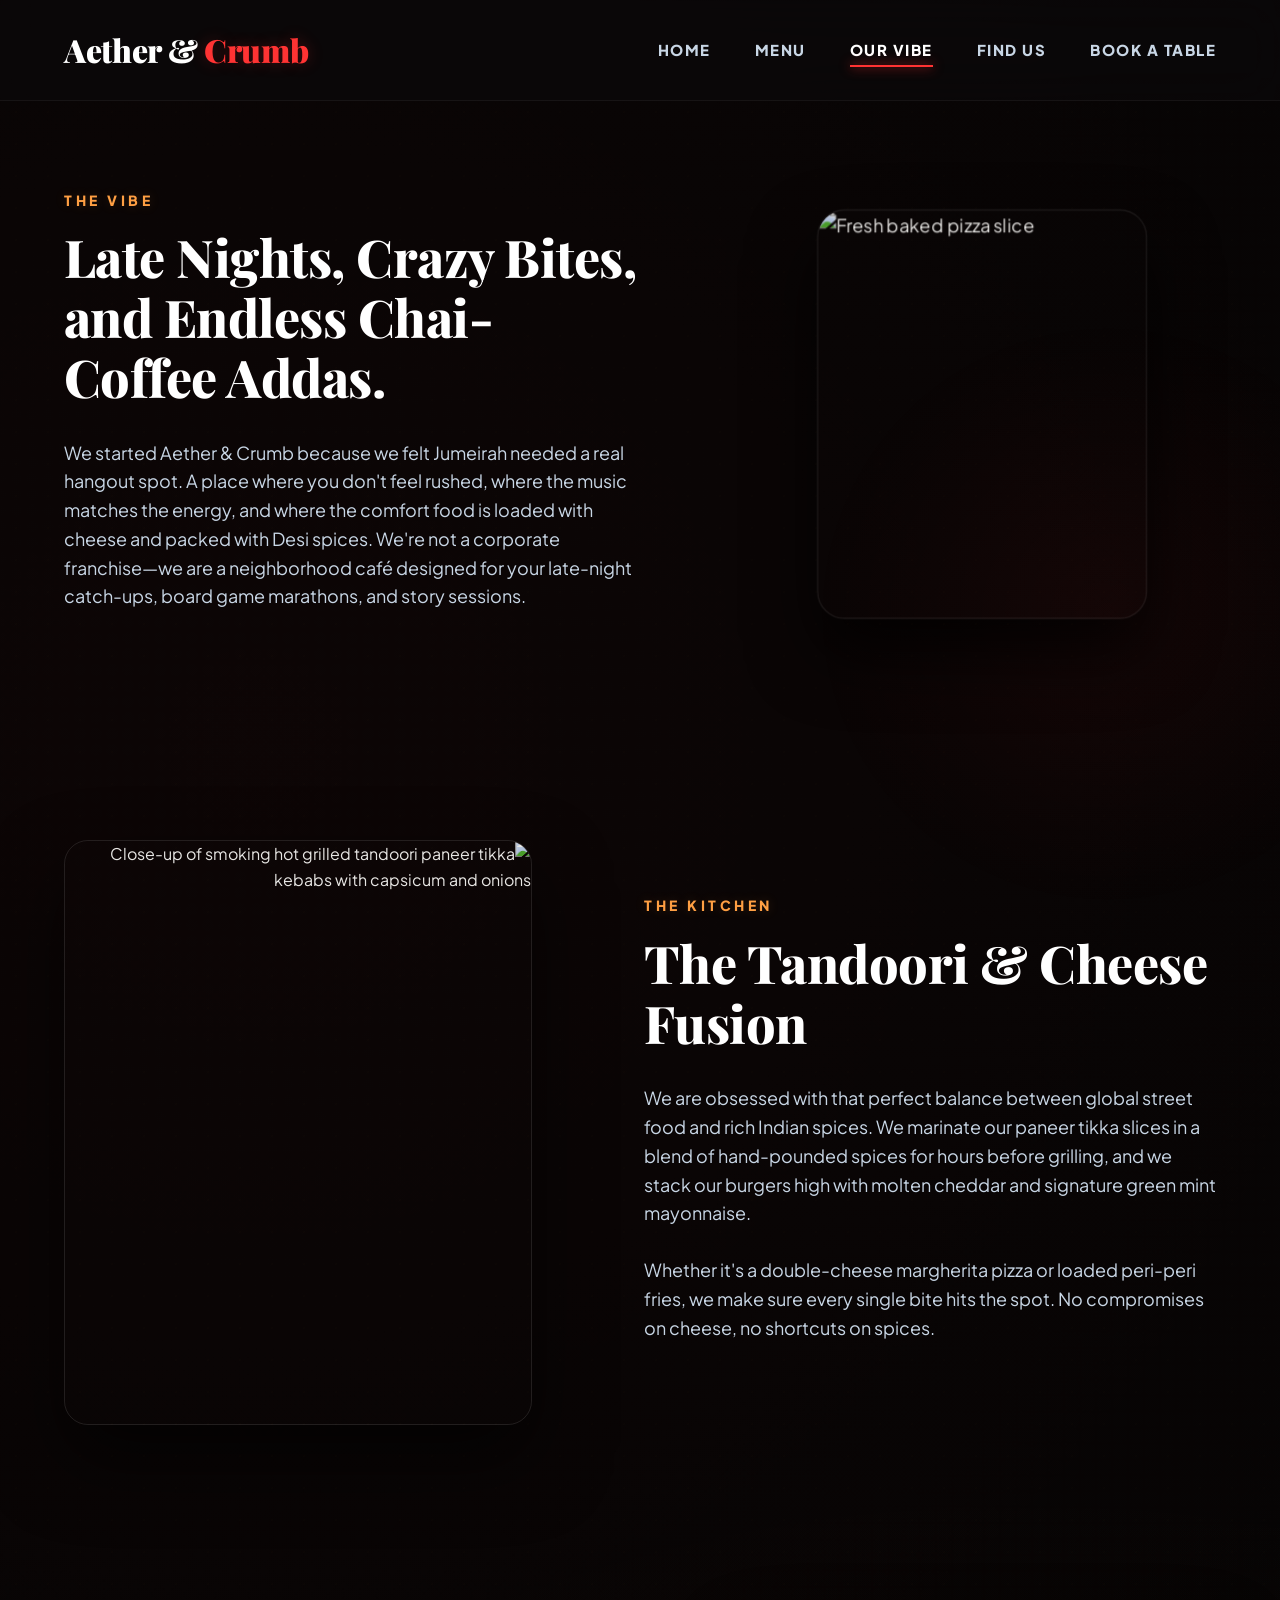
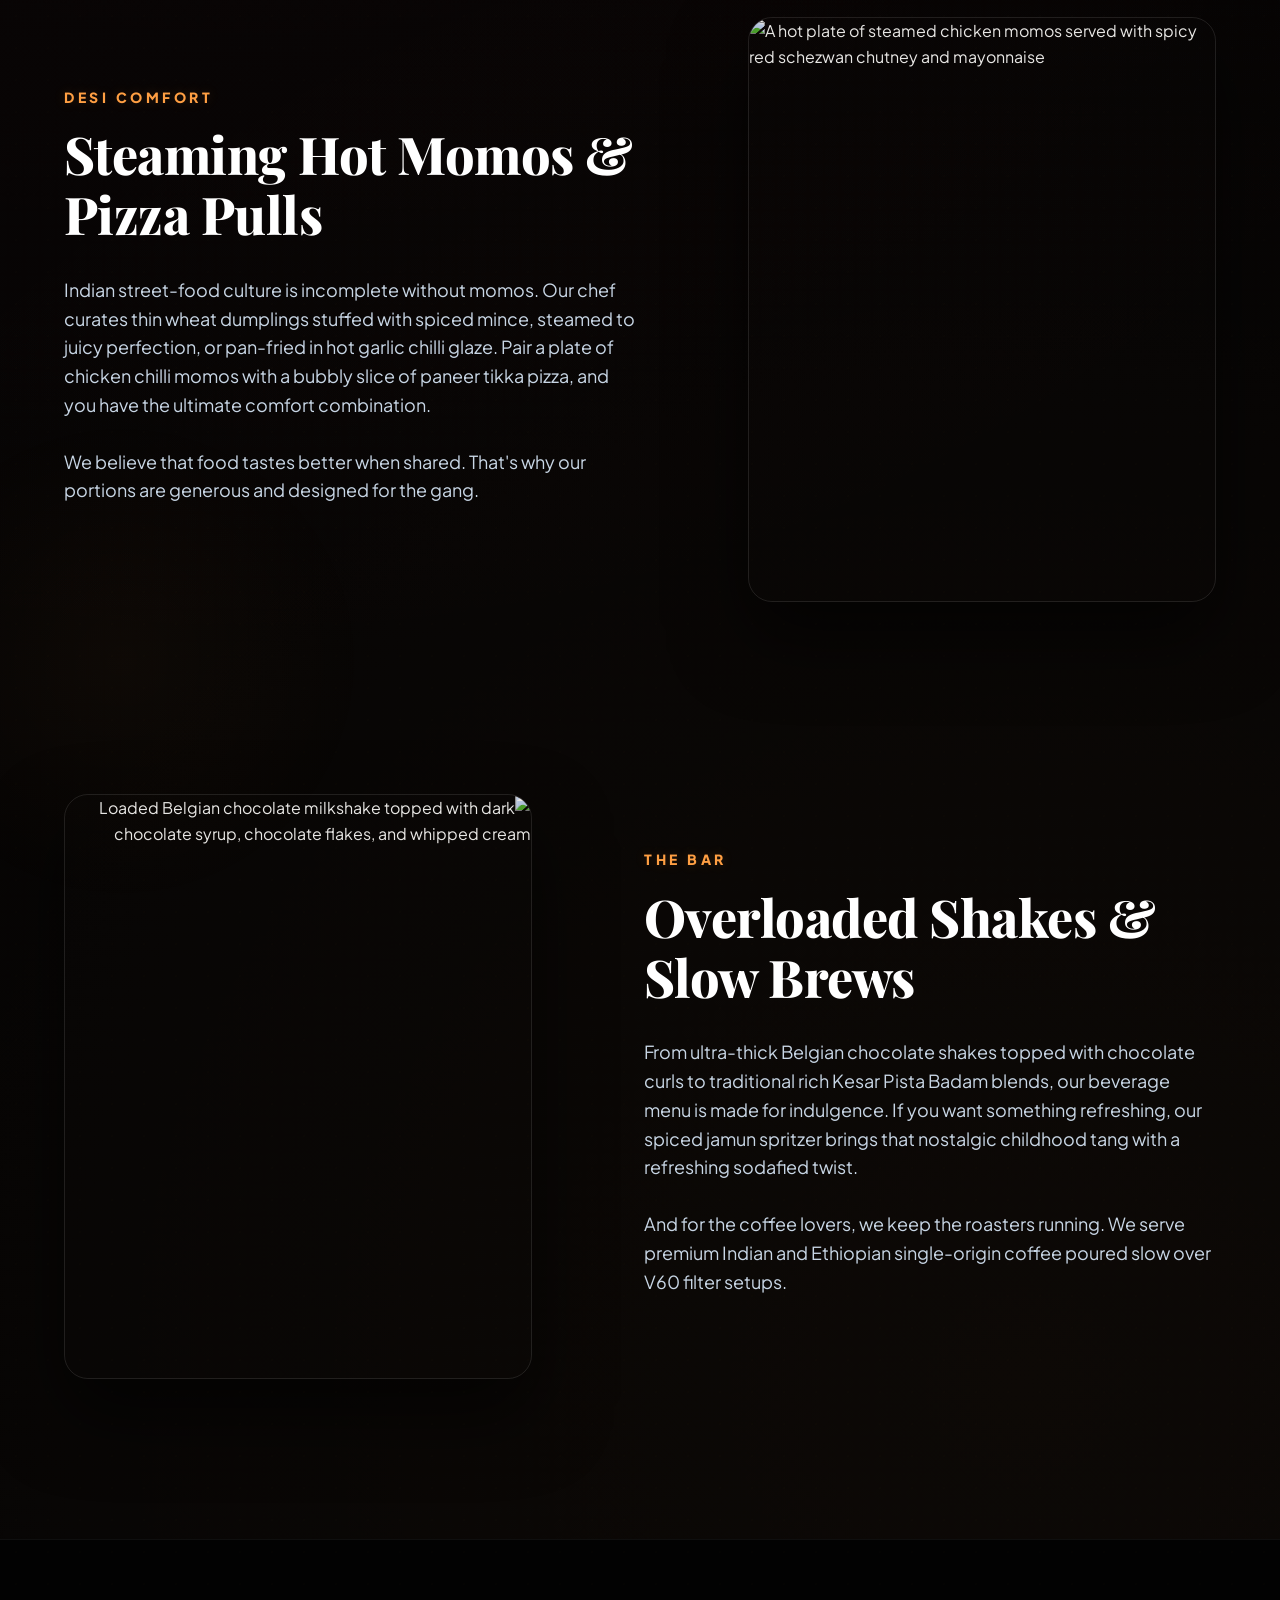
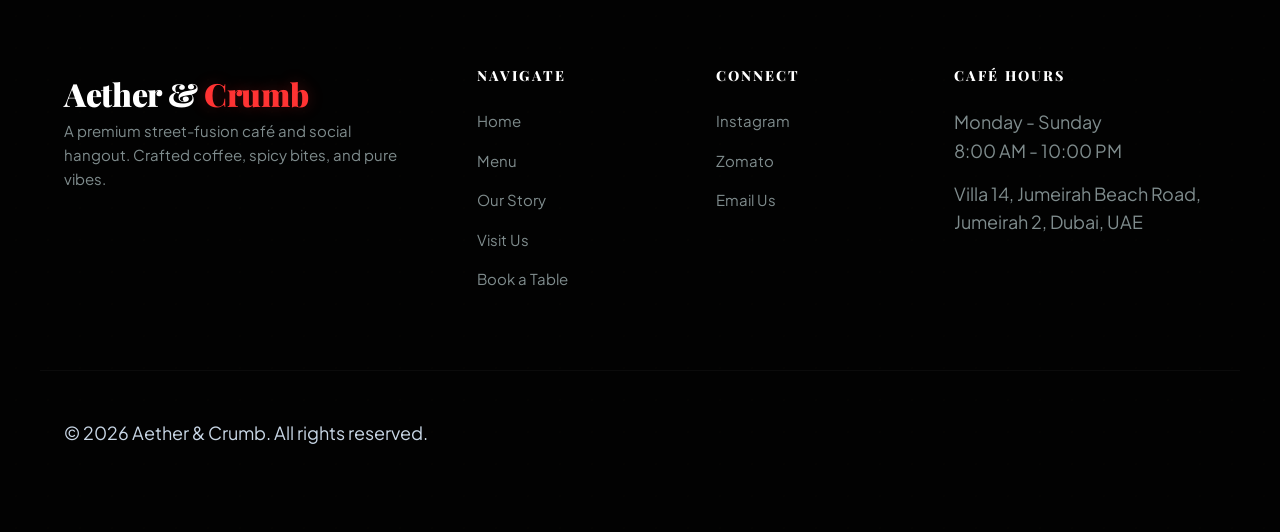
==== commit 59fa2f91: "Integrate Open-Props and jh3y 3D perspective scroll effects script and styling" ====
--- a/about.html
+++ b/about.html
@@ -5,6 +5,9 @@
   <meta name="viewport" content="width=device-width, initial-scale=1.0">
   <title>Our Story | Aether & Crumb</title>
   <meta name="description" content="Discover our journey. From tandoori experiments to loaded milkshakes, learn about Jumeirah's favorite street-fusion hangout café.">
+  <link rel="stylesheet" href="https://unpkg.com/open-props/open-props.min.css">
+  <link rel="stylesheet" href="https://unpkg.com/open-props/normalize.min.css">
+  <link rel="stylesheet" href="https://codepen.io/jh3y/pen/zYRjgjW.css">
   <link rel="stylesheet" href="style.css">
 </head>
 <body>
@@ -165,6 +168,7 @@
     </div>
   </div>
 
+  <script src="https://codepen.io/jh3y/pen/zYRjgjW.js" type="module"></script>
   <script src="main.js"></script>
 </body>
 </html>
--- a/style.css
+++ b/style.css
@@ -70,6 +70,9 @@
 body {
   font-family: var(--font-sans);
   background-color: var(--bg-dark-base);
+  background-image: 
+    radial-gradient(circle at 20% 20%, rgba(255, 51, 51, 0.03) 0%, transparent 50%),
+    radial-gradient(circle at 80% 80%, rgba(255, 159, 67, 0.03) 0%, transparent 50%);
   color: var(--text-primary);
   line-height: 1.6;
   -webkit-font-smoothing: antialiased;
@@ -78,11 +81,27 @@
   transform-style: preserve-3d;
 }
 
+body::before {
+  content: '';
+  position: fixed;
+  inset: 0;
+  background-image: radial-gradient(rgba(255, 159, 67, 0.015) 1px, transparent 1px);
+  background-size: 32px 32px;
+  z-index: 1;
+  pointer-events: none;
+  opacity: 0.85;
+}
+
 img {
   max-width: 100%;
   display: block;
   object-fit: cover;
   transition: var(--transition-premium);
+  filter: brightness(0.88) contrast(1.04) saturate(1.1) sepia(0.04);
+}
+
+img:hover {
+  filter: brightness(0.98) contrast(1.08) saturate(1.18);
 }
 
 a {
@@ -797,7 +816,7 @@
 
 /* Why Gather (USPs) */
 .usp-section {
-  background: linear-gradient(180deg, var(--bg-dark-base) 0%, var(--bg-dark-surface) 100%);
+  background: transparent;
 }
 
 .usp-grid {
@@ -817,20 +836,39 @@
   width: 80px;
   height: 80px;
   border-radius: var(--radius-full);
-  background-color: rgba(255, 51, 51, 0.06);
+  background-color: rgba(255, 51, 51, 0.08);
   color: var(--primary-red);
   display: flex;
   align-items: center;
   justify-content: center;
   margin: 0 auto 2.5rem auto;
-  box-shadow: 0 0 25px rgba(255, 51, 51, 0.15);
-  border: 1px solid rgba(255, 51, 51, 0.15);
+  border: 1px solid rgba(255, 51, 51, 0.25);
   transform: translateZ(25px);
-  transition: transform 0.5s;
+  transition: var(--transition-premium);
+  position: relative;
+  box-shadow: 0 0 30px rgba(255, 51, 51, 0.2);
+}
+
+.usp-icon::before {
+  content: '';
+  position: absolute;
+  inset: -25px;
+  background: radial-gradient(circle, rgba(255, 51, 51, 0.18) 0%, transparent 70%);
+  z-index: -1;
+  border-radius: 50%;
+  pointer-events: none;
+  transition: var(--transition-premium);
 }
 
 .usp-card:hover .usp-icon {
   transform: translateZ(35px) scale(1.1);
+  border-color: rgba(255, 159, 67, 0.4);
+  color: var(--accent-gold);
+}
+
+.usp-card:hover .usp-icon::before {
+  transform: scale(1.3);
+  background: radial-gradient(circle, rgba(255, 159, 67, 0.25) 0%, transparent 70%);
 }
 
 .usp-icon svg {
@@ -1678,4 +1716,3 @@
   object-fit: cover;
   transform: translateZ(1px);
 }
-
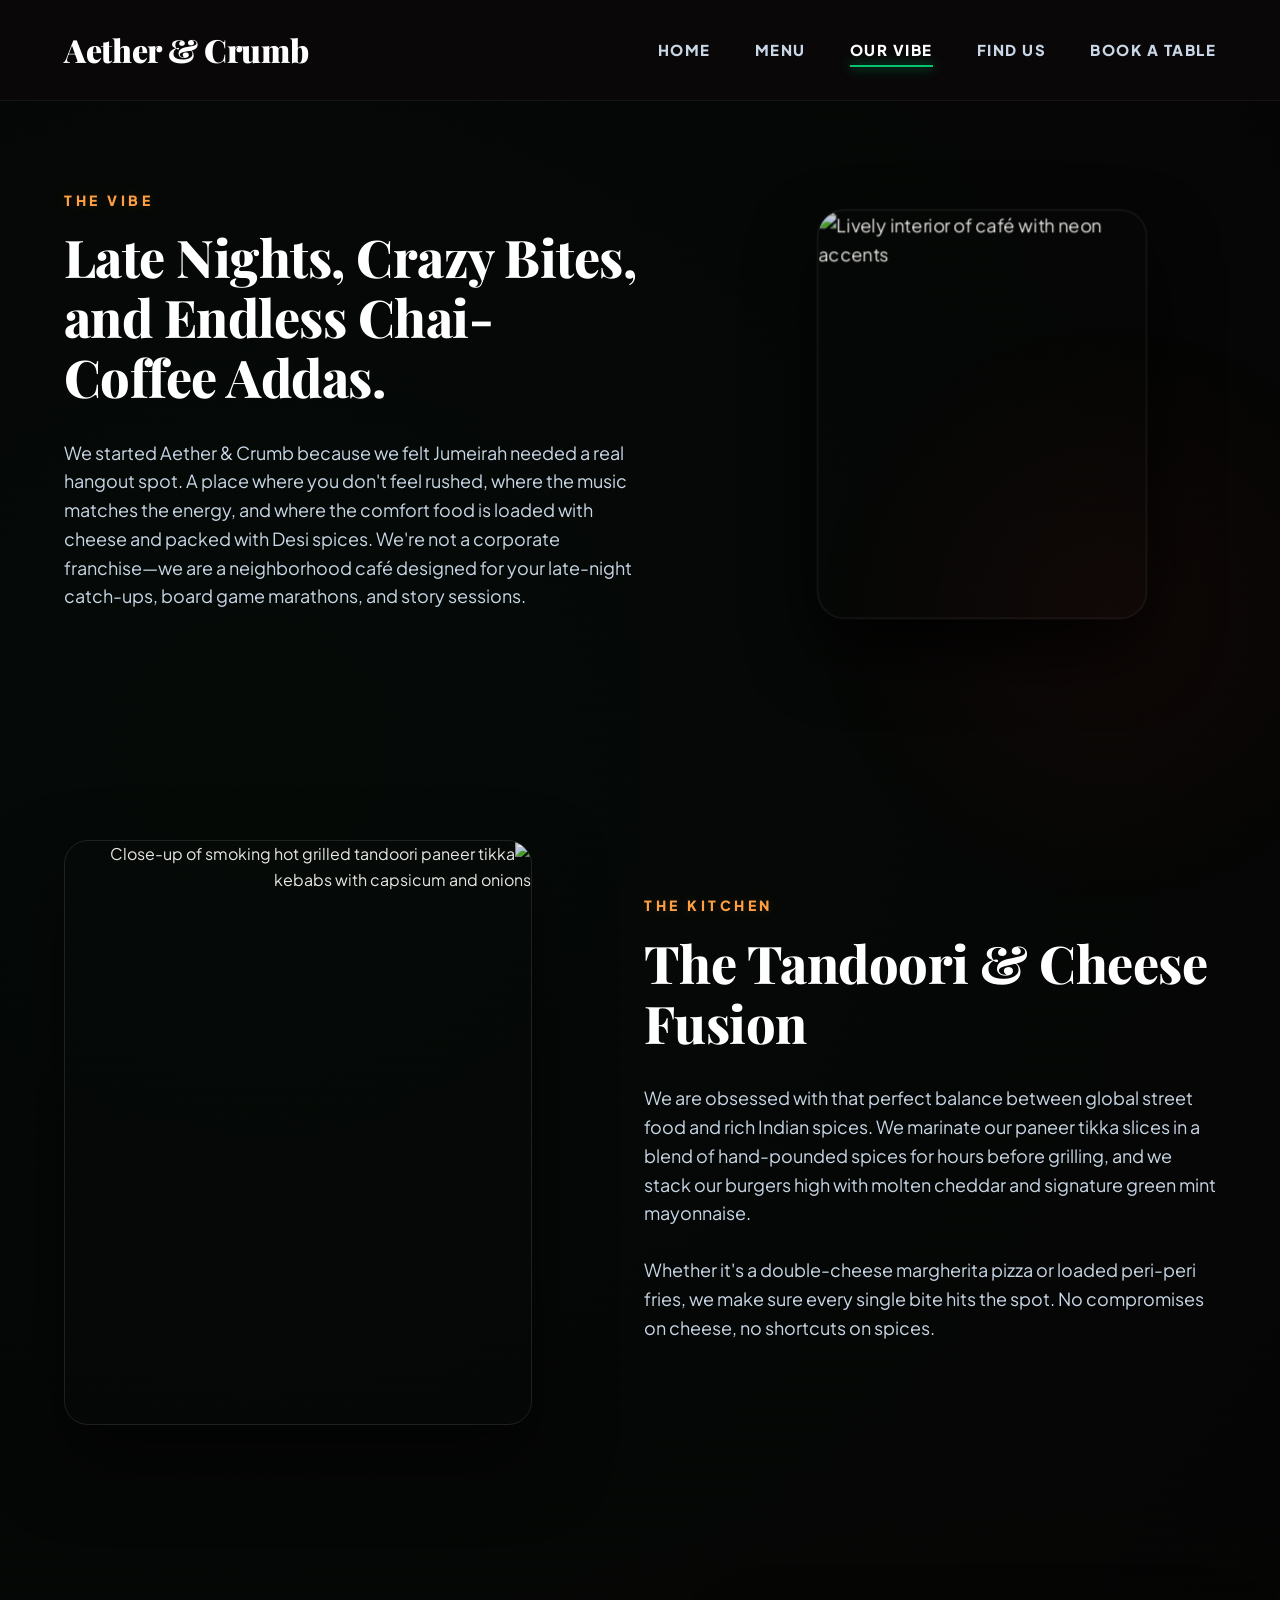
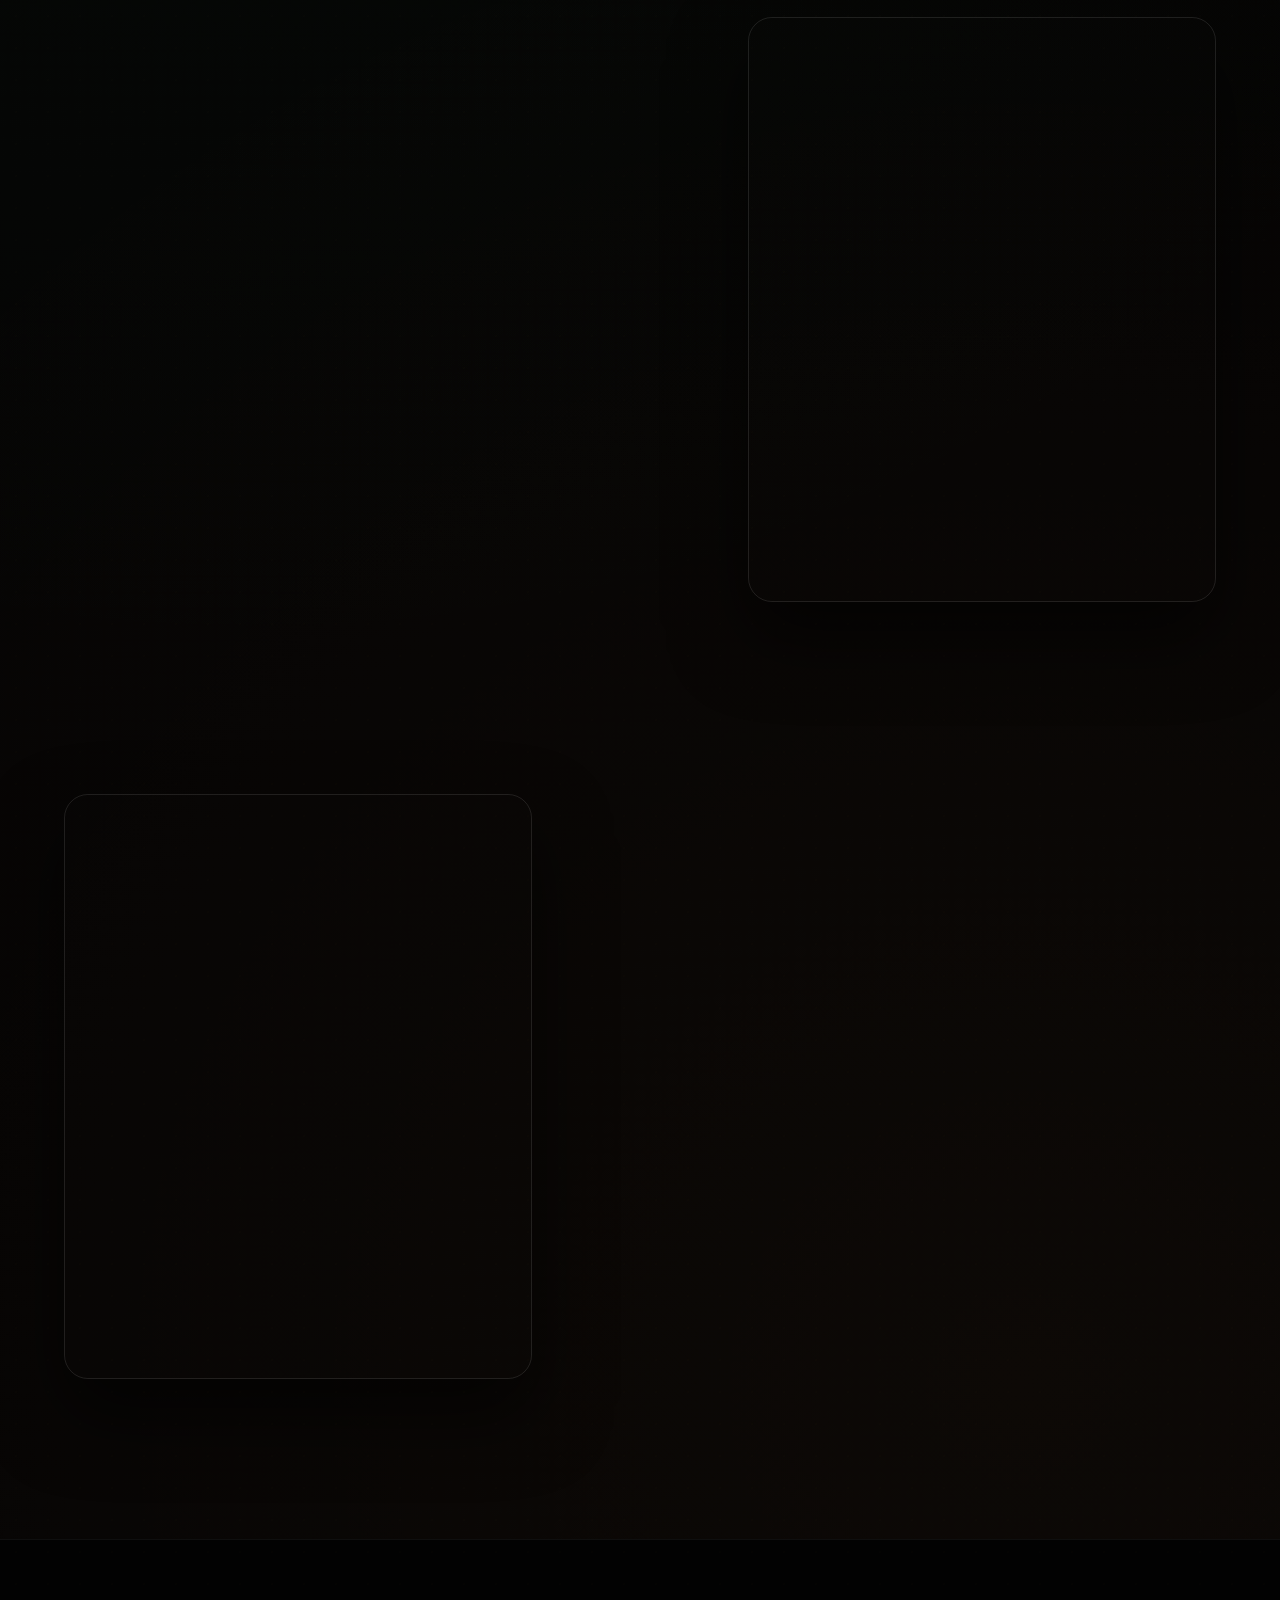
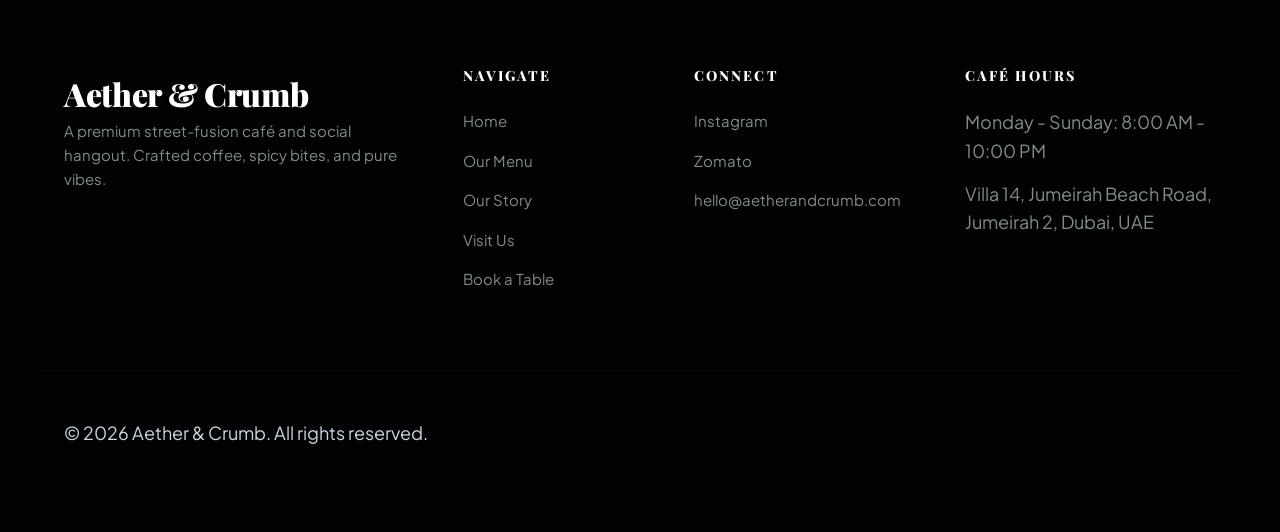
==== commit 62c3607e: "Implement centralized business facts configuration engine (config.js)" ====
--- a/about.html
+++ b/about.html
@@ -9,6 +9,7 @@
   <link rel="stylesheet" href="https://unpkg.com/open-props/normalize.min.css">
   <link rel="stylesheet" href="https://codepen.io/jh3y/pen/zYRjgjW.css">
   <link rel="stylesheet" href="style.css">
+  <script src="config.js"></script>
 </head>
 <body>
 
@@ -25,7 +26,7 @@
   <!-- Header Navigation -->
   <header class="site-header" id="siteHeader">
     <div class="container nav-container">
-      <a href="index.html" class="logo">Aether & <span>Crumb</span></a>
+      <a href="index.html" class="logo cfg-brand-name">Aether & <span>Crumb</span></a>
       
       <div class="menu-toggle" id="menuToggle">
         <span></span>
@@ -126,14 +127,14 @@
   <footer class="site-footer">
     <div class="container footer-grid">
       <div class="footer-brand">
-        <a href="index.html" class="logo" style="color: #ffffff;">Aether & <span>Crumb</span></a>
-        <p>A premium street-fusion café and social hangout. Crafted coffee, spicy bites, and pure vibes.</p>
+        <a href="index.html" class="logo cfg-brand-name" style="color: #ffffff;">Aether & <span>Crumb</span></a>
+        <p class="cfg-tagline">A premium street-fusion café and social hangout. Crafted coffee, spicy bites, and pure vibes.</p>
       </div>
       <div>
         <h4 class="footer-heading">Navigate</h4>
         <ul class="footer-links">
           <li><a href="index.html">Home</a></li>
-          <li><a href="menu.html">Menu</a></li>
+          <li><a href="menu.html">Our Menu</a></li>
           <li><a href="about.html">Our Story</a></li>
           <li><a href="visit.html">Visit Us</a></li>
           <li><a href="booking.html">Book a Table</a></li>
@@ -142,16 +143,16 @@
       <div>
         <h4 class="footer-heading">Connect</h4>
         <ul class="footer-links">
-          <li><a href="https://instagram.com/aetherandcrumb" target="_blank">Instagram</a></li>
-          <li><a href="https://zomato.com" target="_blank">Zomato</a></li>
-          <li><a href="mailto:hello@aetherandcrumb.com">Email Us</a></li>
+          <li><a href="#" target="_blank" class="cfg-instagram-link">Instagram</a></li>
+          <li><a href="#" target="_blank" class="cfg-zomato-link">Zomato</a></li>
+          <li><a href="#" class="cfg-email">Email Us</a></li>
         </ul>
       </div>
       <div>
         <h4 class="footer-heading">Café Hours</h4>
         <div class="footer-info">
-          <p>Monday - Sunday<br>8:00 AM - 10:00 PM</p>
-          <p>Villa 14, Jumeirah Beach Road,<br>Jumeirah 2, Dubai, UAE</p>
+          <p class="cfg-hours">Monday - Sunday: 8:00 AM - 10:00 PM</p>
+          <p class="cfg-address-short">Villa 14, Jumeirah Beach Road, Jumeirah 2, Dubai, UAE</p>
         </div>
       </div>
     </div>
--- a/style.css
+++ b/style.css
@@ -10,9 +10,9 @@
   --bg-dark-card: rgba(14, 13, 13, 0.7);
   
   /* Accent Colors */
-  --primary-red: #ff3333;
-  --primary-red-hover: #ff4d4d;
-  --primary-red-glow: rgba(255, 51, 51, 0.25);
+  --primary-green: #05c46b;
+  --primary-green-hover: #26de81;
+  --primary-green-glow: rgba(5, 196, 107, 0.25);
   
   --accent-gold: #ff9f43;
   --accent-gold-hover: #ffb167;
@@ -35,7 +35,7 @@
   /* Shadows & Depth */
   --shadow-ambient: 0 10px 40px rgba(0, 0, 0, 0.6);
   --shadow-hover: 0 30px 60px rgba(0, 0, 0, 0.8);
-  --glow-accent: 0 0 30px rgba(255, 51, 51, 0.2);
+  --glow-accent: 0 0 30px rgba(5, 196, 107, 0.2);
   --glow-gold-accent: 0 0 30px rgba(255, 159, 67, 0.1);
   
   /* Fonts */
@@ -71,7 +71,7 @@
   font-family: var(--font-sans);
   background-color: var(--bg-dark-base);
   background-image: 
-    radial-gradient(circle at 20% 20%, rgba(255, 51, 51, 0.03) 0%, transparent 50%),
+    radial-gradient(circle at 20% 20%, rgba(5, 196, 107, 0.03) 0%, transparent 50%),
     radial-gradient(circle at 80% 80%, rgba(255, 159, 67, 0.03) 0%, transparent 50%);
   color: var(--text-primary);
   line-height: 1.6;
@@ -280,8 +280,8 @@
 }
 
 .logo span {
-  color: var(--primary-red);
-  text-shadow: 0 0 15px var(--primary-red-glow);
+  color: var(--primary-green);
+  text-shadow: 0 0 15px var(--primary-green-glow);
 }
 
 .nav-menu {
@@ -307,8 +307,8 @@
   left: 0;
   width: 0;
   height: 2px;
-  background-color: var(--primary-red);
-  box-shadow: 0 0 12px var(--primary-red);
+  background-color: var(--primary-green);
+  box-shadow: 0 0 12px var(--primary-green);
   transition: var(--transition-premium);
 }
 
@@ -357,22 +357,22 @@
 }
 
 @keyframes breathingPulse {
-  0% { box-shadow: 0 0 15px rgba(255, 51, 51, 0.3), var(--shadow-ambient); }
-  50% { box-shadow: 0 0 30px rgba(255, 51, 51, 0.65), var(--shadow-ambient); }
-  100% { box-shadow: 0 0 15px rgba(255, 51, 51, 0.3), var(--shadow-ambient); }
+  0% { box-shadow: 0 0 15px rgba(5, 196, 107, 0.3), var(--shadow-ambient); }
+  50% { box-shadow: 0 0 30px rgba(5, 196, 107, 0.65), var(--shadow-ambient); }
+  100% { box-shadow: 0 0 15px rgba(5, 196, 107, 0.3), var(--shadow-ambient); }
 }
 
 .btn-primary {
-  background-color: var(--primary-red);
+  background-color: var(--primary-green);
   color: #ffffff;
-  border: 1px solid rgba(255, 51, 51, 0.4);
+  border: 1px solid rgba(5, 196, 107, 0.4);
   animation: breathingPulse 3s infinite ease-in-out;
 }
 
 .btn-primary:hover {
-  background-color: var(--primary-red-hover);
+  background-color: var(--primary-green-hover);
   transform: translateY(-4px) translateZ(10px);
-  box-shadow: 0 15px 45px rgba(255, 51, 51, 0.5);
+  box-shadow: 0 15px 45px rgba(5, 196, 107, 0.5);
 }
 
 .btn-secondary {
@@ -503,7 +503,7 @@
 }
 
 .footer-links a:hover {
-  color: var(--primary-red);
+  color: var(--primary-green);
 }
 
 .footer-info {
@@ -593,8 +593,8 @@
 }
 
 .hero-content h1 span {
-  color: var(--primary-red);
-  text-shadow: 0 0 25px rgba(255, 51, 51, 0.25);
+  color: var(--primary-green);
+  text-shadow: 0 0 25px rgba(5, 196, 107, 0.25);
 }
 
 .hero-content p {
@@ -689,8 +689,8 @@
 
 .wheel-item.active {
   transform: rotate(calc(var(--item-index) * 90deg)) translate(220px) rotate(calc(var(--item-index) * -90deg - var(--wheel-rotation, 0deg))) scale(1.18) translateZ(40px);
-  border-color: var(--primary-red);
-  box-shadow: 0 0 35px var(--primary-red-glow), 0 20px 45px rgba(0, 0, 0, 0.8);
+  border-color: var(--primary-green);
+  box-shadow: 0 0 35px var(--primary-green-glow), 0 20px 45px rgba(0, 0, 0, 0.8);
   z-index: 10;
 }
 
@@ -718,10 +718,10 @@
 }
 
 .control-btn:hover {
-  background-color: var(--primary-red);
-  border-color: var(--primary-red);
+  background-color: var(--primary-green);
+  border-color: var(--primary-green);
   transform: scale(1.1) translateZ(5px);
-  box-shadow: var(--primary-red-glow);
+  box-shadow: var(--primary-green-glow);
 }
 
 .control-btn:active {
@@ -836,24 +836,24 @@
   width: 80px;
   height: 80px;
   border-radius: var(--radius-full);
-  background-color: rgba(255, 51, 51, 0.08);
-  color: var(--primary-red);
+  background-color: rgba(5, 196, 107, 0.08);
+  color: var(--primary-green);
   display: flex;
   align-items: center;
   justify-content: center;
   margin: 0 auto 2.5rem auto;
-  border: 1px solid rgba(255, 51, 51, 0.25);
+  border: 1px solid rgba(5, 196, 107, 0.25);
   transform: translateZ(25px);
   transition: var(--transition-premium);
   position: relative;
-  box-shadow: 0 0 30px rgba(255, 51, 51, 0.2);
+  box-shadow: 0 0 30px rgba(5, 196, 107, 0.2);
 }
 
 .usp-icon::before {
   content: '';
   position: absolute;
   inset: -25px;
-  background: radial-gradient(circle, rgba(255, 51, 51, 0.18) 0%, transparent 70%);
+  background: radial-gradient(circle, rgba(5, 196, 107, 0.18) 0%, transparent 70%);
   z-index: -1;
   border-radius: 50%;
   pointer-events: none;
@@ -1031,9 +1031,9 @@
 }
 
 .toggle-btn.active {
-  background-color: var(--primary-red);
+  background-color: var(--primary-green);
   color: #ffffff;
-  box-shadow: var(--shadow-ambient), var(--primary-red-glow);
+  box-shadow: var(--shadow-ambient), var(--primary-green-glow);
 }
 
 /* Category Filter Tabs */
@@ -1159,10 +1159,10 @@
 }
 
 .menu-item-badge.signature {
-  background-color: rgba(255, 51, 51, 0.08);
-  color: var(--primary-red);
-  border: 1px solid rgba(255, 51, 51, 0.2);
-  box-shadow: var(--primary-red-glow);
+  background-color: rgba(5, 196, 107, 0.08);
+  color: var(--primary-green);
+  border: 1px solid rgba(5, 196, 107, 0.2);
+  box-shadow: var(--primary-green-glow);
 }
 
 .menu-item-badge.veg {
@@ -1372,7 +1372,7 @@
 }
 
 .form-input:focus {
-  border-bottom: 1.5px solid var(--primary-red);
+  border-bottom: 1.5px solid var(--primary-green);
 }
 
 .form-label {
@@ -1391,7 +1391,7 @@
   top: -1.75rem;
   font-size: 0.8125rem;
   font-weight: 800;
-  color: var(--primary-red);
+  color: var(--primary-green);
   letter-spacing: 0.12em;
   text-transform: uppercase;
   transform: translateZ(15px);
